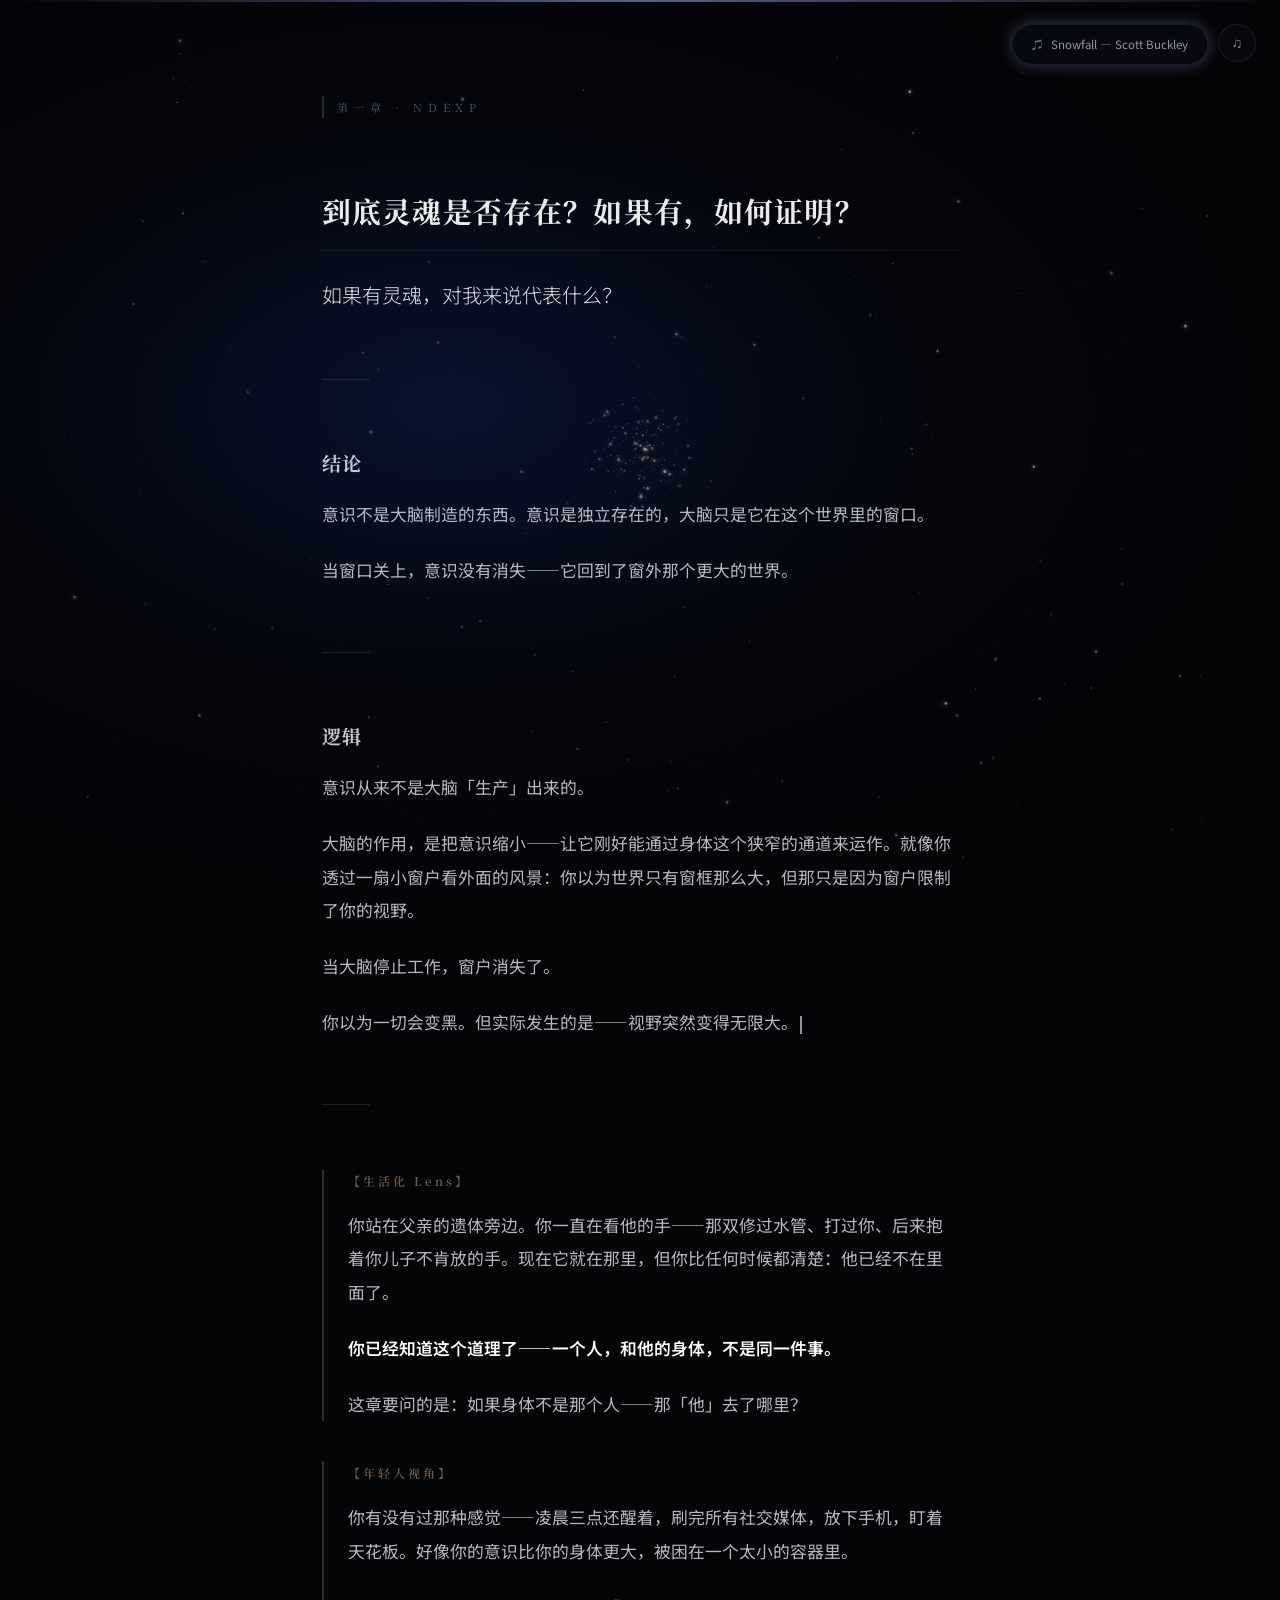
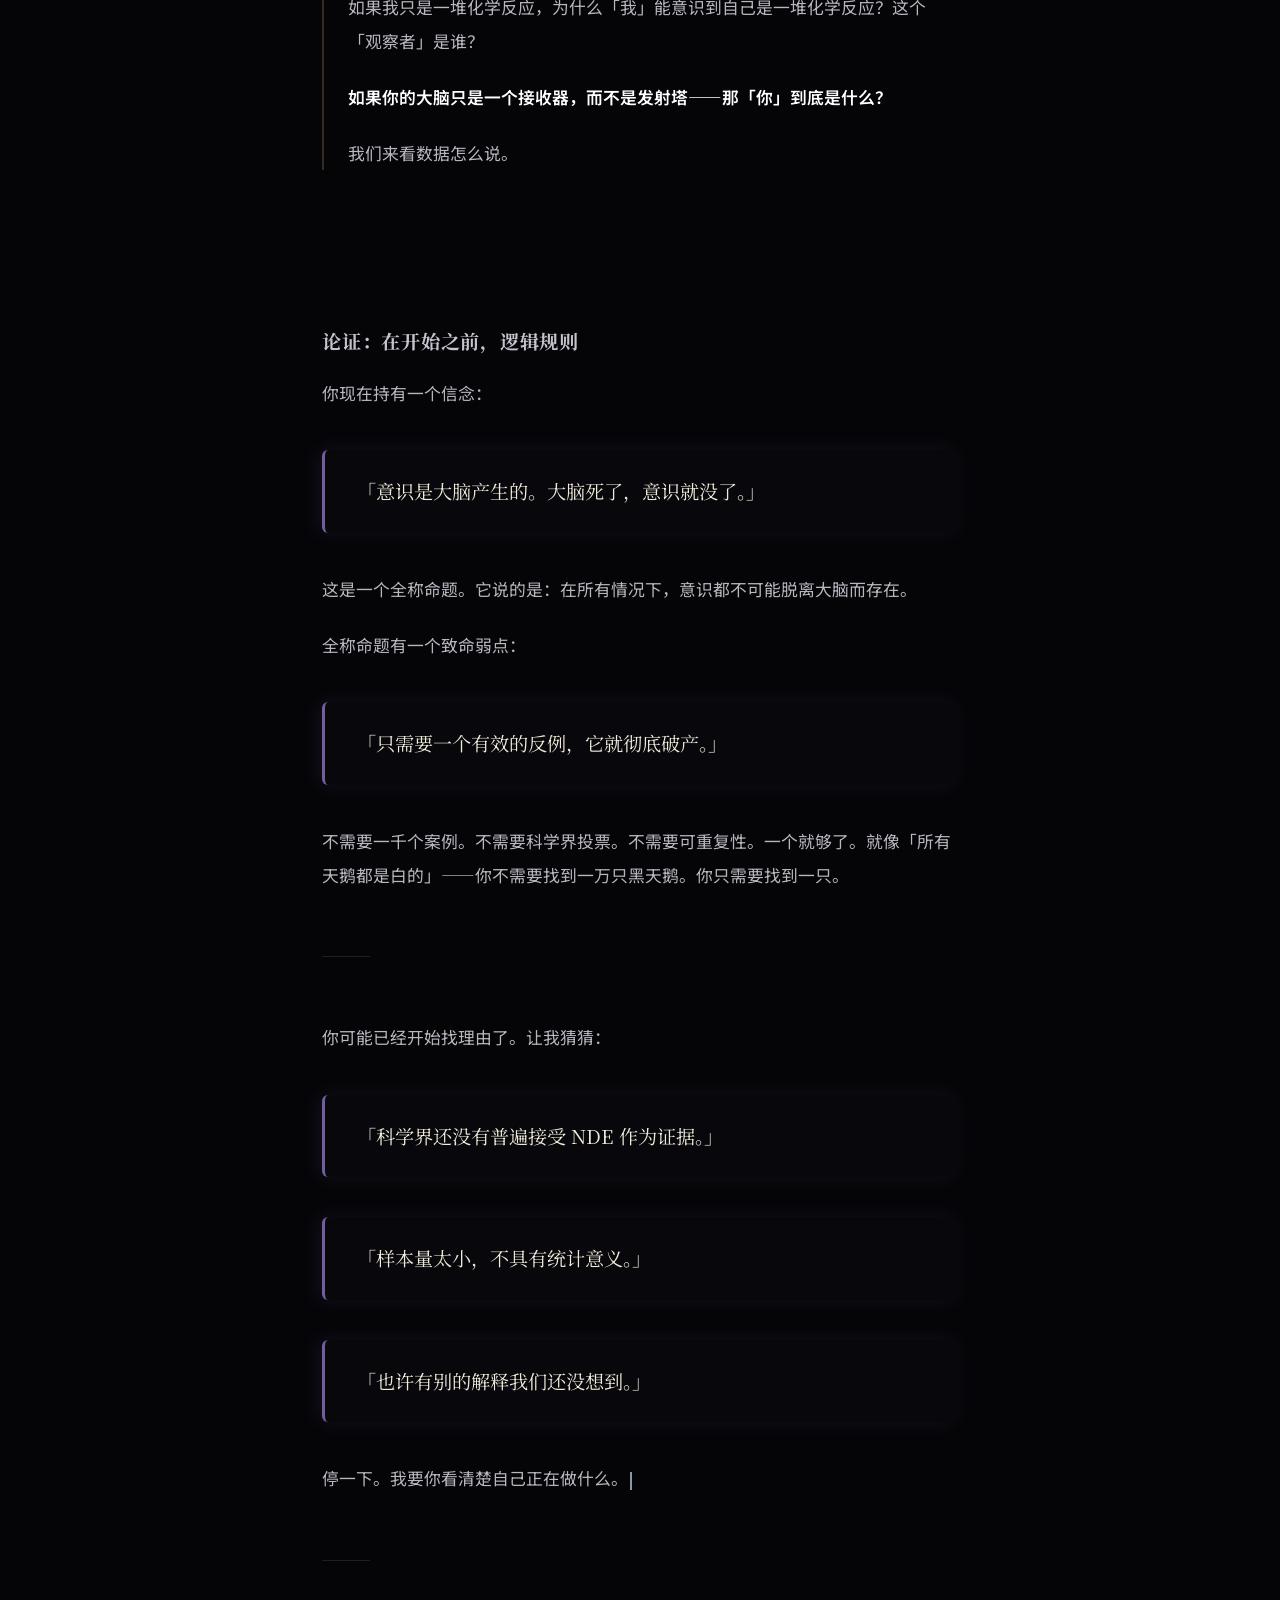
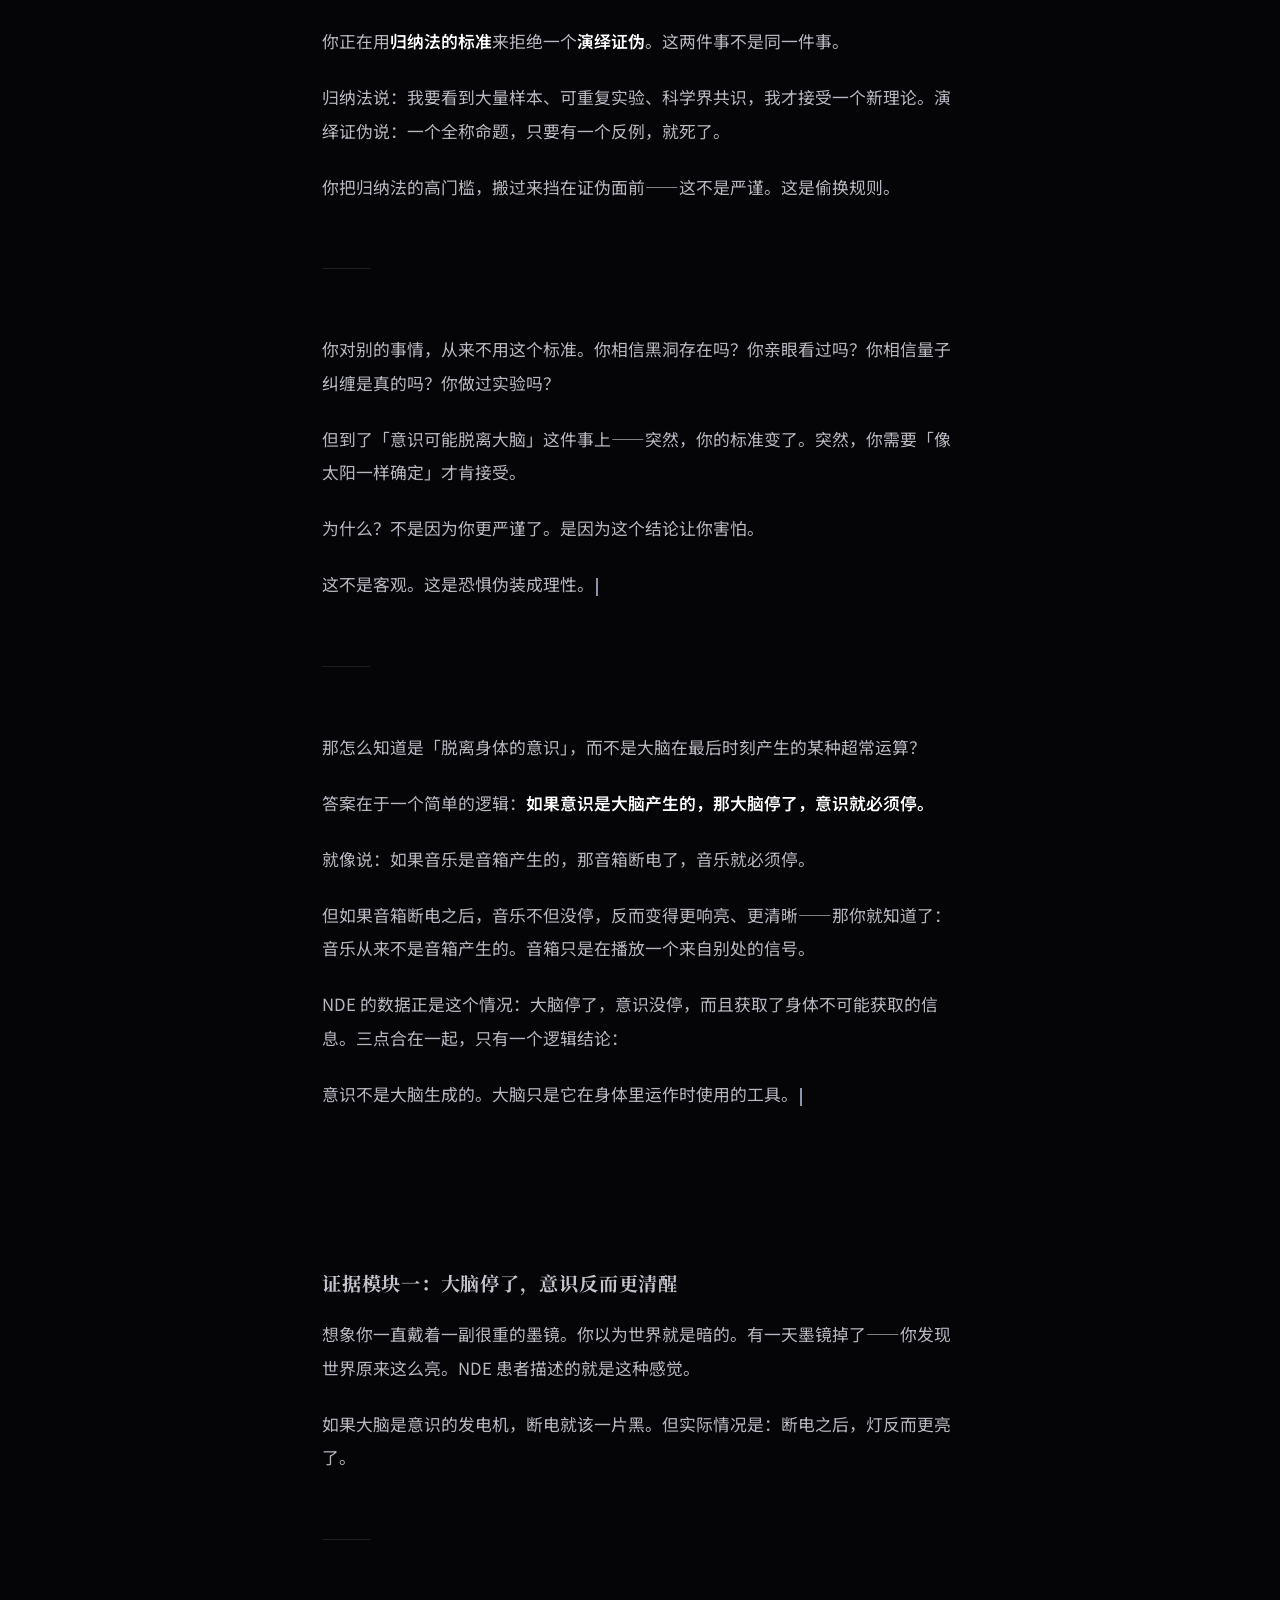
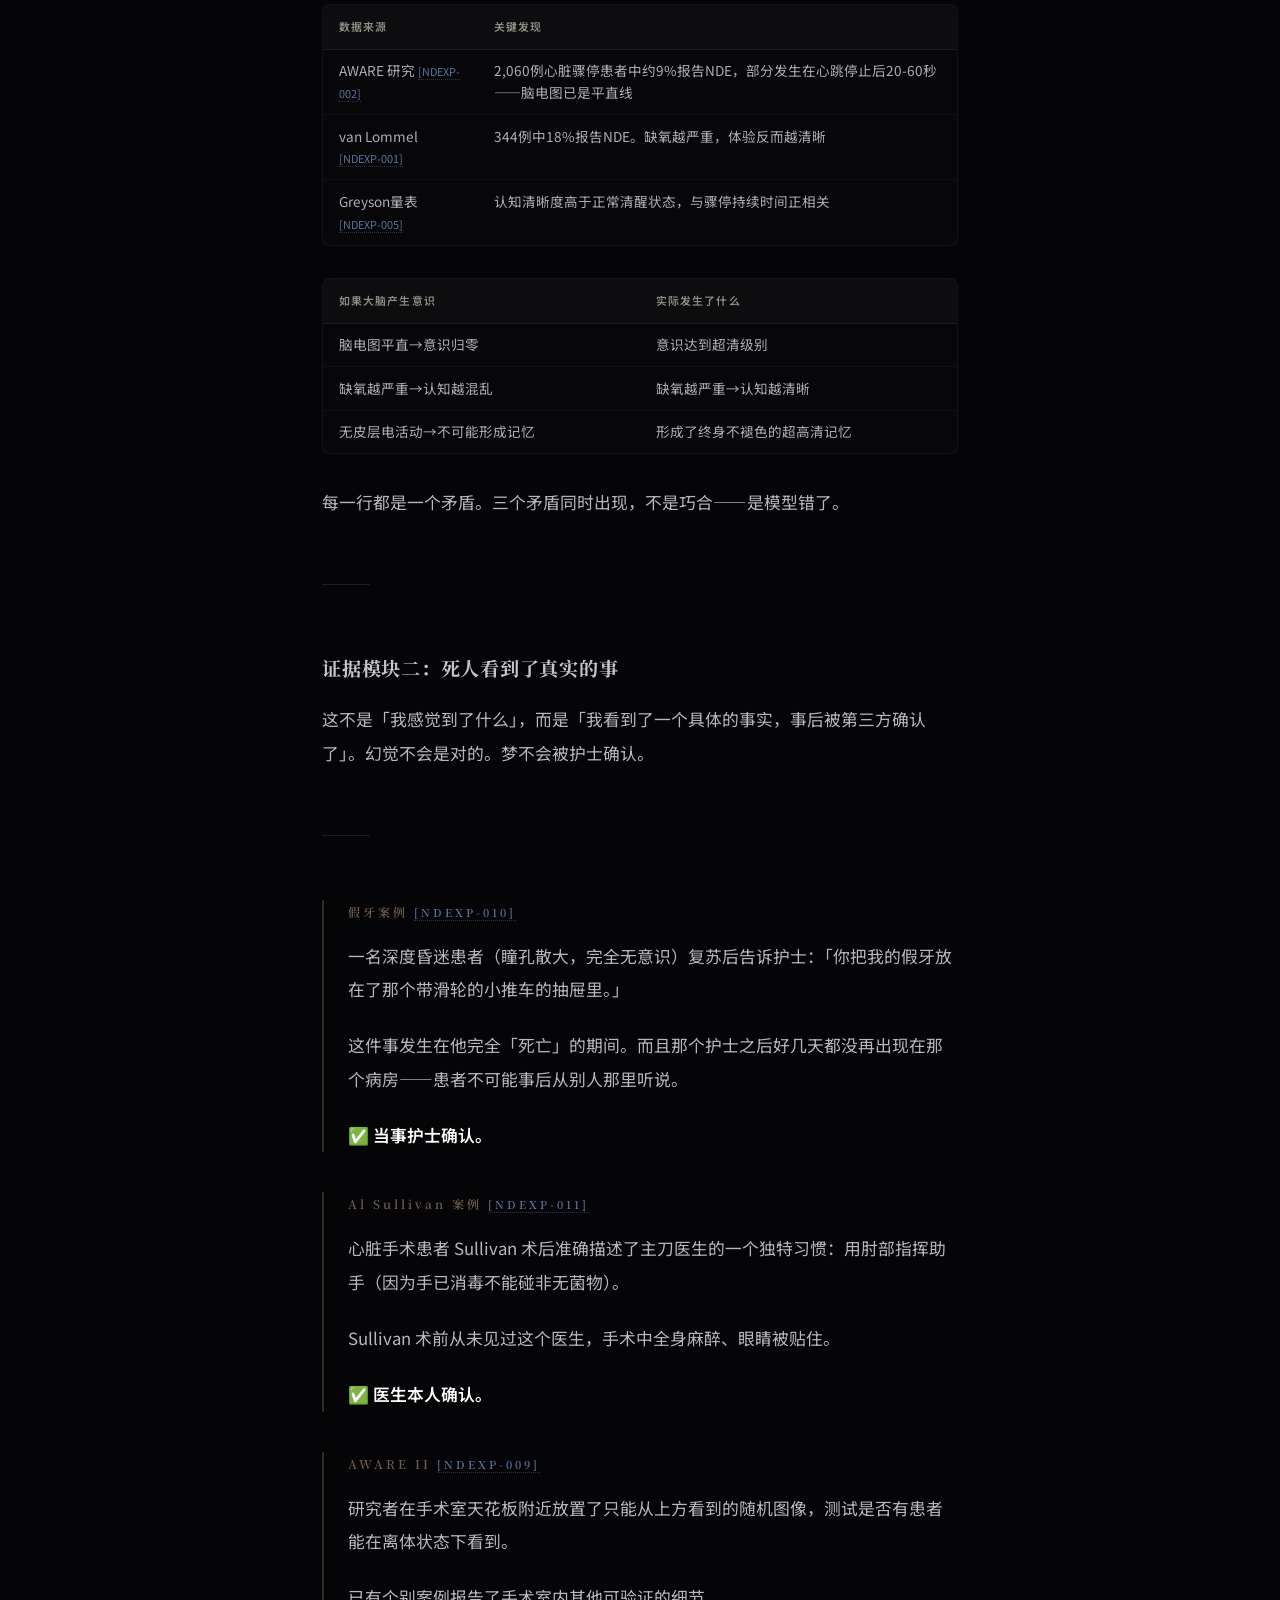
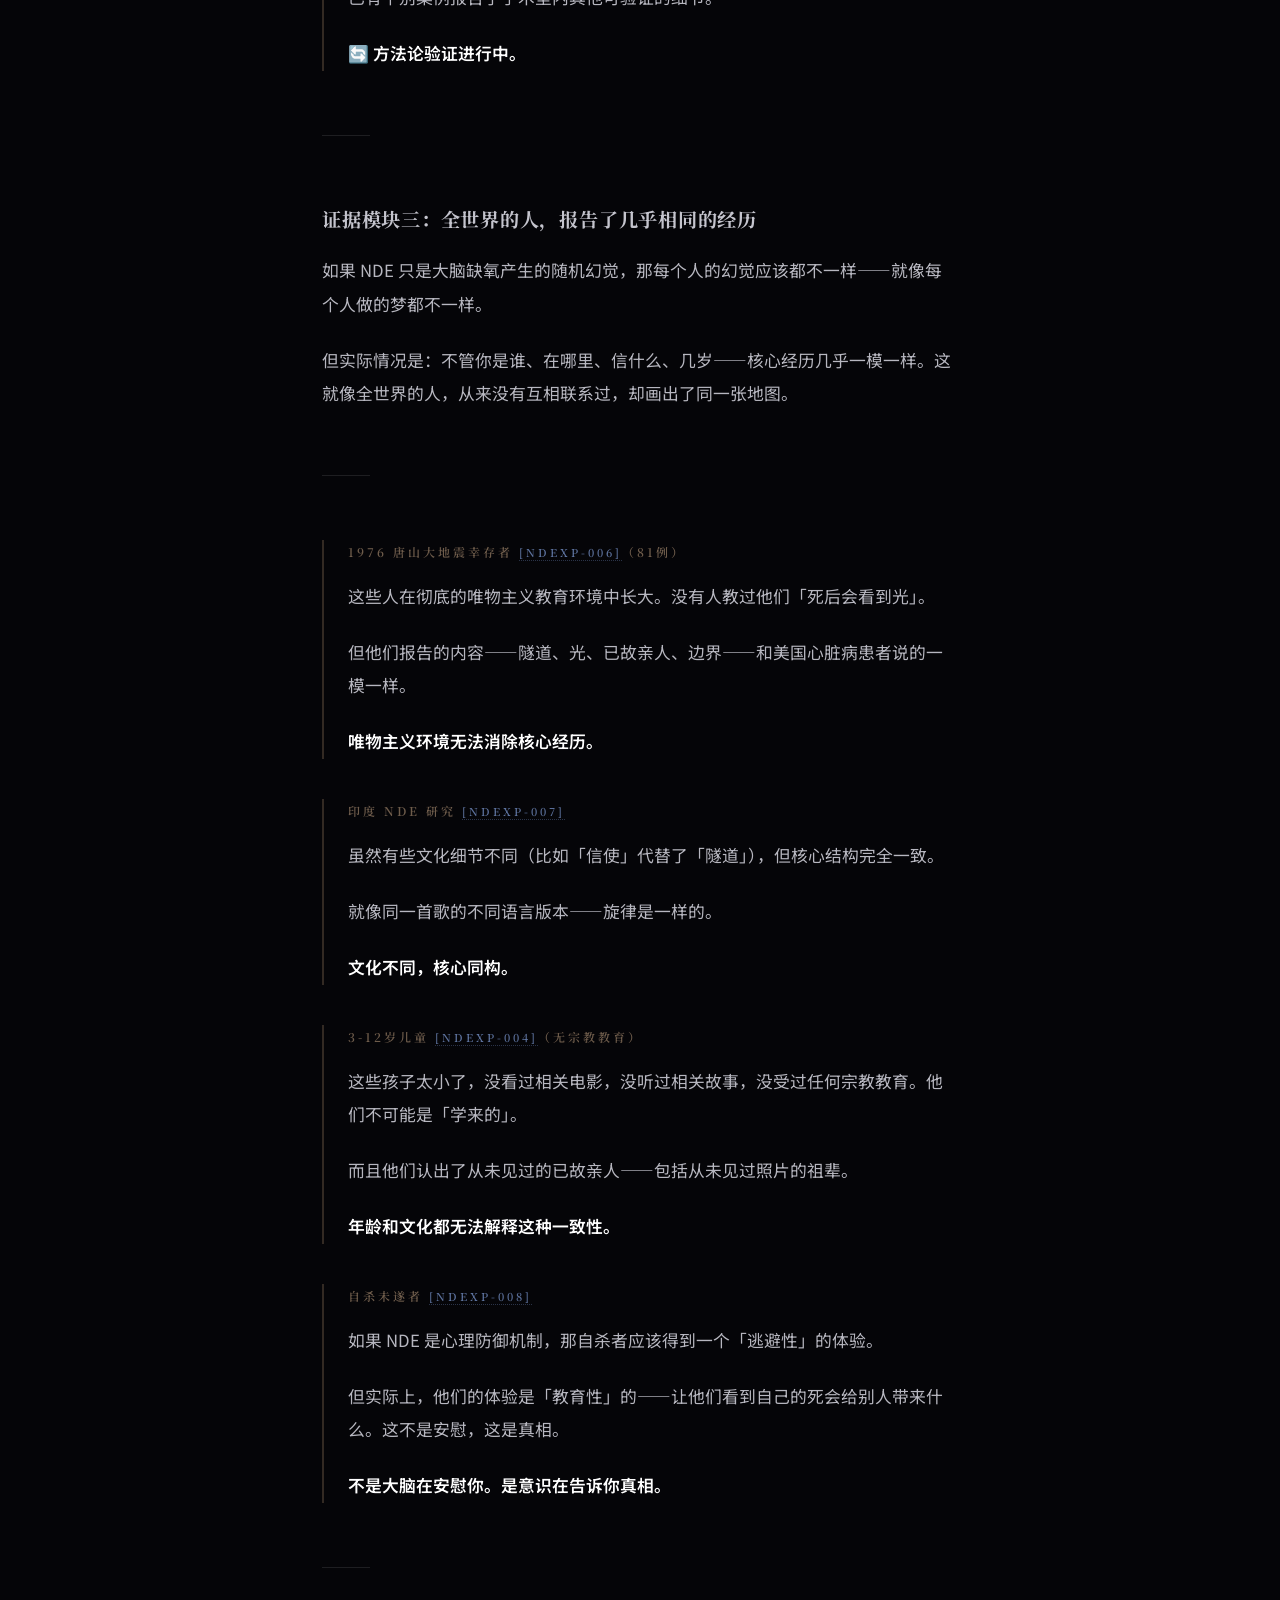
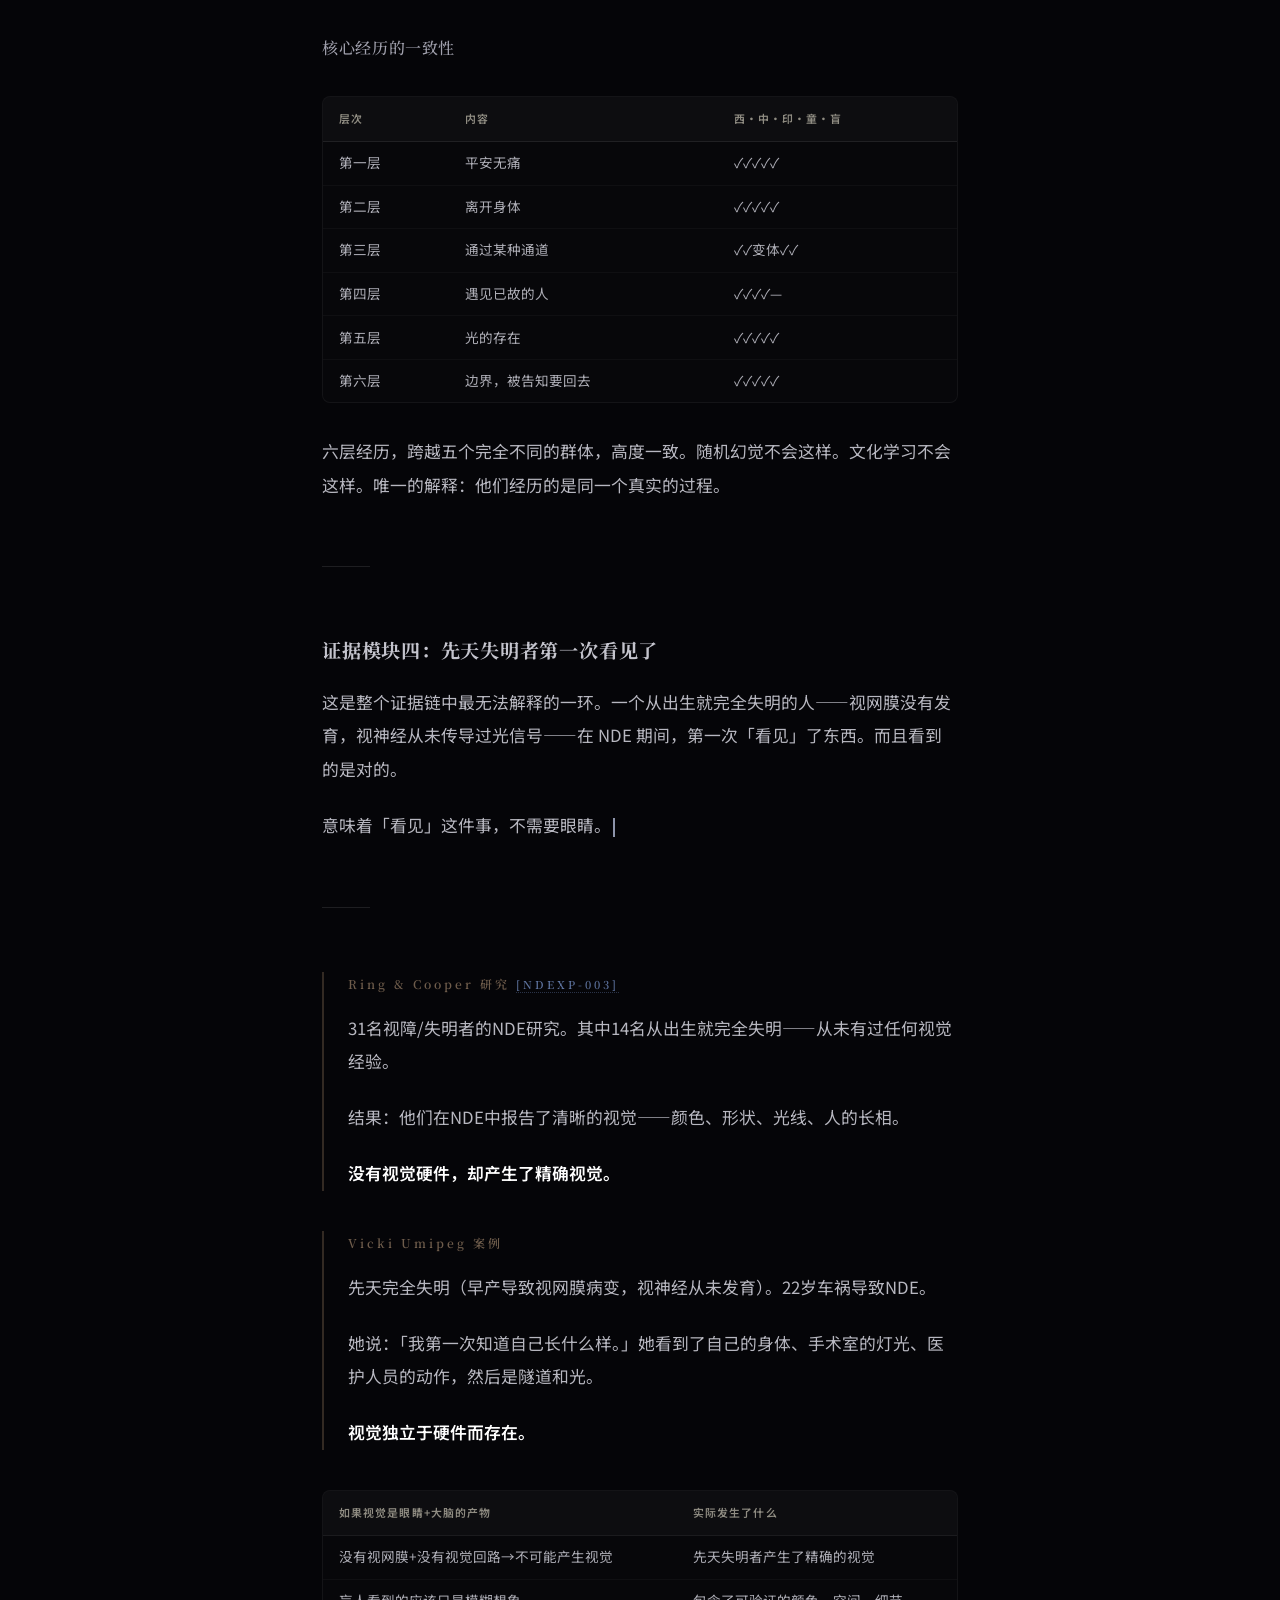
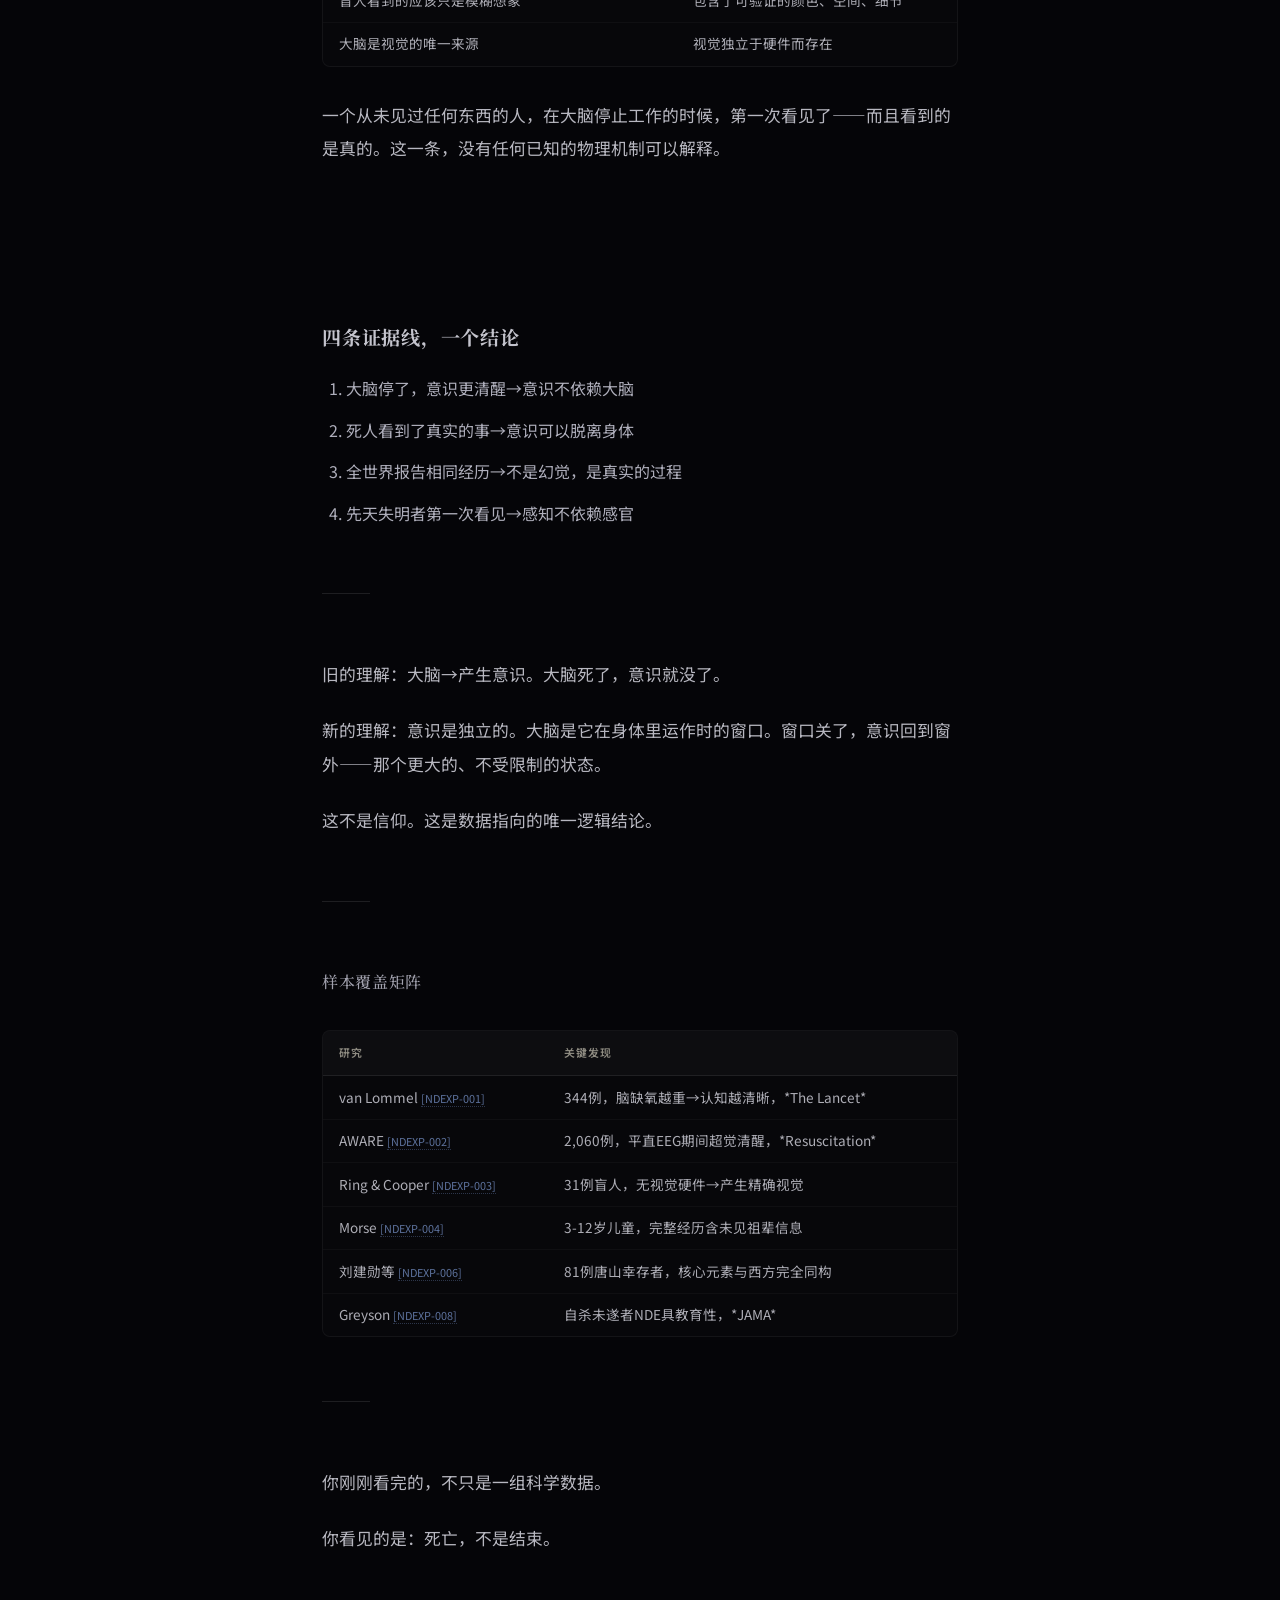
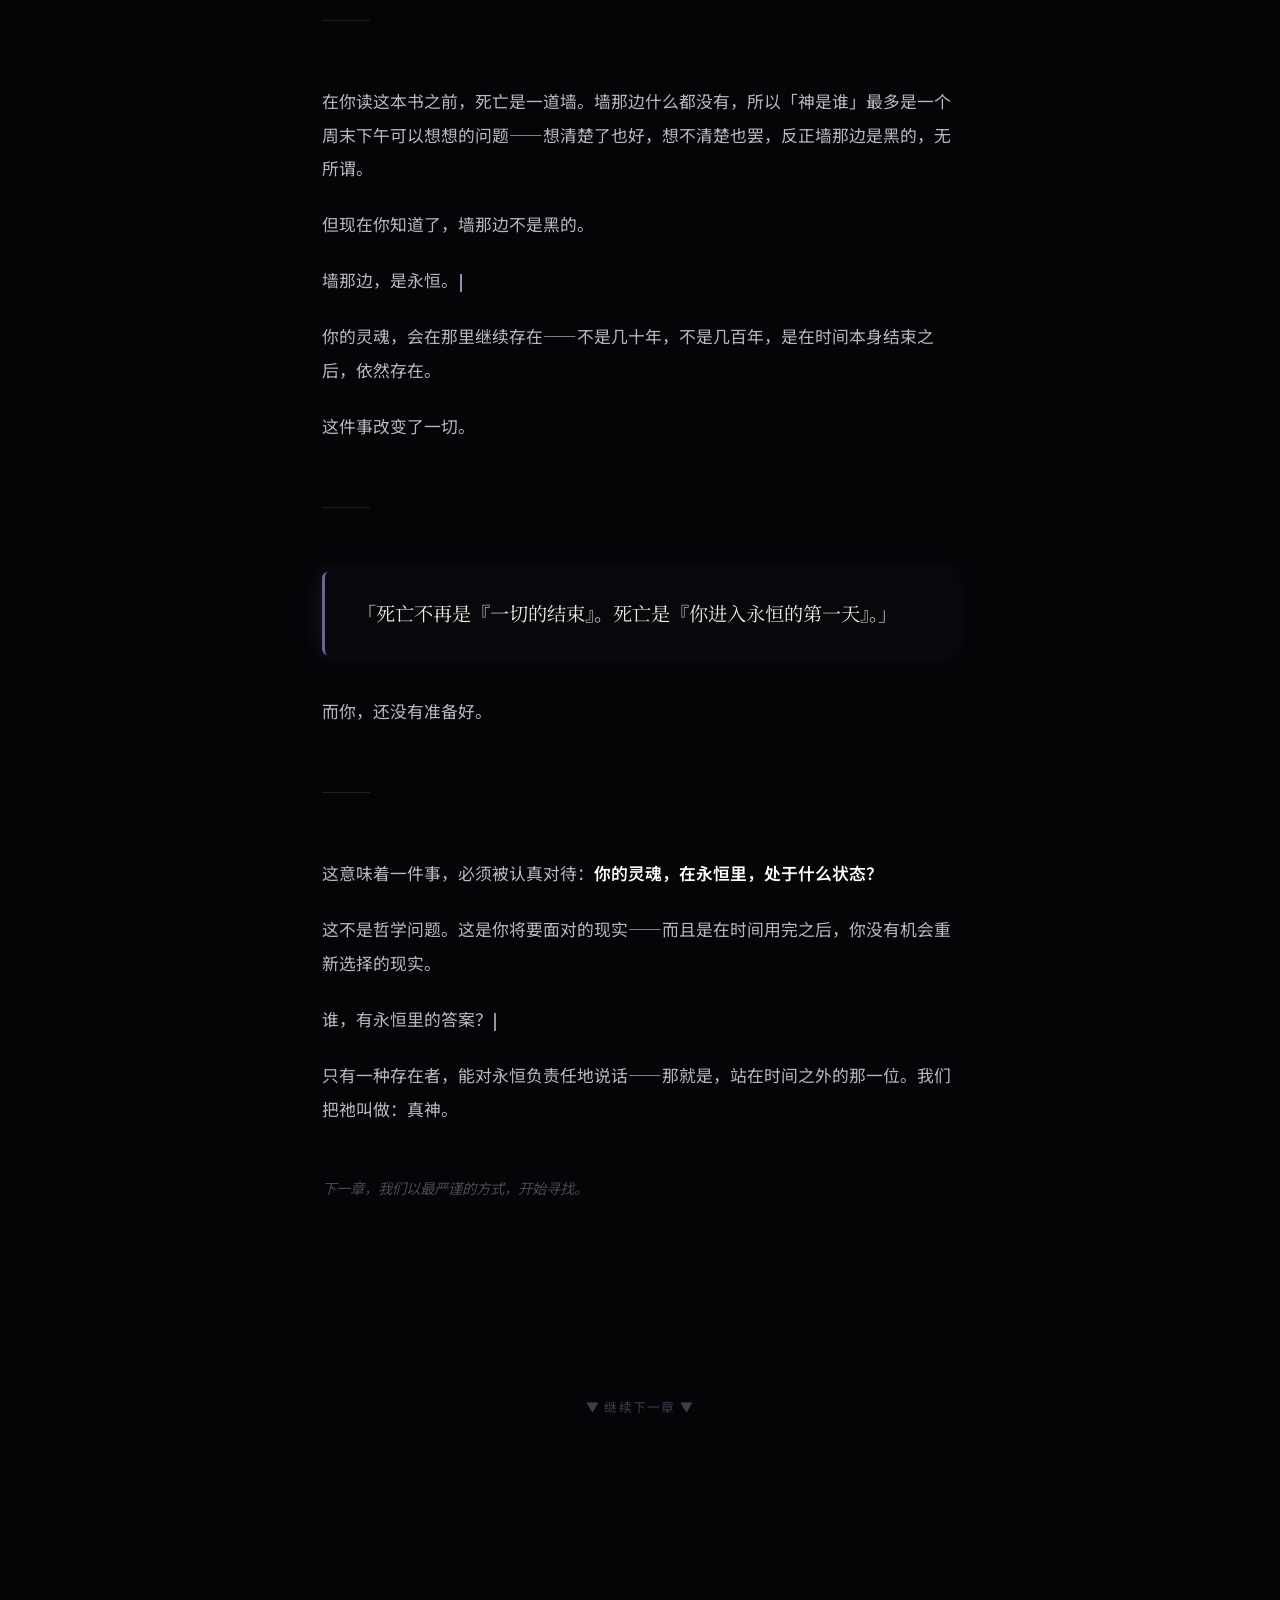
==== demo/reader.html @ 63576978 "feat: Starfield V4 reader platform + codex template + chapter JSON system - Built Starfield V4 engin" ====
<!DOCTYPE html>
<html lang="zh-CN">
<head>
<meta charset="UTF-8">
<meta name="viewport" content="width=device-width, initial-scale=1.0">
<title>You Need God — Reader</title>
<style>
@import url('https://fonts.googleapis.com/css2?family=Noto+Sans+SC:wght@300;400;500;600&family=Noto+Serif+SC:wght@400;600;700&display=swap');
*{margin:0;padding:0;box-sizing:border-box}
html{scroll-behavior:auto}
body{font-family:'Noto Sans SC',sans-serif;line-height:2.0;color:rgba(215,215,225,0.92);overflow-x:hidden;-webkit-font-smoothing:antialiased;background:#050508}
.aurora{position:fixed;inset:0;z-index:0;transition:background 3s ease;pointer-events:none}
canvas{position:fixed;inset:0;z-index:1;pointer-events:none}
.scene-indicator{position:fixed;top:0;left:0;right:0;height:2px;z-index:800;background:linear-gradient(90deg,transparent,rgba(140,160,220,0.6),transparent);opacity:0;transition:opacity 0.8s;pointer-events:none}
.scene-indicator.flash{opacity:1}
.music-toggle{position:fixed;top:1.5rem;right:1.5rem;z-index:900;background:rgba(10,10,18,0.7);border:1px solid rgba(255,255,255,0.08);color:rgba(255,255,255,0.5);width:2.4rem;height:2.4rem;border-radius:50%;font-size:0.9rem;cursor:pointer;display:flex;align-items:center;justify-content:center;transition:all 0.3s}
.music-toggle:hover{color:#fff;border-color:rgba(255,255,255,0.2)}
.music-toggle.muted{color:rgba(255,255,255,0.2);text-decoration:line-through}
.music-toast{position:fixed;top:1.5rem;right:4.5rem;z-index:900;background:rgba(10,10,18,0.85);border:1px solid rgba(255,255,255,0.08);padding:0.5rem 1.2rem;border-radius:2rem;display:flex;align-items:center;gap:0.5rem;opacity:0;transform:translateX(15px);transition:opacity 1s,transform 1s,box-shadow 0.6s;pointer-events:none}
.music-toast.visible{opacity:1;transform:translateX(0)}
.music-toast.glow{box-shadow:0 0 15px rgba(160,180,255,0.3)}
.toast-icon{font-size:0.7rem;color:rgba(140,160,220,0.7)}
.toast-text{font-size:0.72rem;color:rgba(180,185,200,0.8);white-space:nowrap}
#content{position:relative;z-index:10;max-width:700px;margin:0 auto;padding:6rem 2rem 10rem}
.zone{margin-bottom:5rem;padding-top:2rem}
/* Big Bang overlay */
.bb-overlay{position:fixed;inset:0;z-index:50;pointer-events:none;opacity:0;display:flex;align-items:center;justify-content:center;flex-direction:column}
.bb-overlay.active{opacity:1;pointer-events:auto}
.bb-text{text-align:center;opacity:0;transition:opacity 1.2s;font-family:'Noto Serif SC',serif;color:rgba(60,55,50,0.88)}
.bb-text.show{opacity:1}
.bb-sub{font-size:0.85rem;letter-spacing:0.4em;margin-bottom:1.2rem;color:rgba(100,95,85,0.6)}
.bb-title{font-size:2.2rem;letter-spacing:0.08em;font-weight:400}
.bb-cursor{display:inline-block;width:2px;height:1.1em;background:rgba(80,75,65,0.6);margin-left:3px;vertical-align:text-bottom;animation:blink .8s step-end infinite}
@keyframes blink{0%,100%{opacity:1}50%{opacity:0}}
</style>
</head>
<body>
<div class="aurora" id="au"></div>
<div class="scene-indicator" id="sceneFlash"></div>
<canvas id="c"></canvas>
<button class="music-toggle" id="musicToggle">&#9835;</button>
<div class="music-toast" id="musicToast"><span class="toast-icon">&#9835;</span><span class="toast-text" id="toastText"></span></div>
<div class="bb-overlay" id="bbOverlay"><div class="bb-text" id="bbText"><p class="bb-sub" id="bbSub"></p><h1 class="bb-title" id="bbTitle"></h1></div></div>
<audio id="track-calm" loop preload="auto"><source src="../music_asset/Scott Buckley - Snowfall.mp3" type="audio/mpeg"></audio>
<audio id="track-wonder" loop preload="auto"><source src="../music_asset/Scott Buckley - Filaments.mp3" type="audio/mpeg"></audio>
<audio id="track-awe" loop preload="auto"><source src="../music_asset/Scott Buckley - Horizons.mp3" type="audio/mpeg"></audio>
<audio id="track-weight" loop preload="auto"><source src="../music_asset/Sappheiros - Escape.mp3" type="audio/mpeg"></audio>
<div id="content"></div>
<script>
(function(){
'use strict';

// === INJECTED STYLES ===
var s=document.createElement('style');
s.textContent=`
h1,h2,h3,h4{font-family:'Noto Serif SC',serif;color:rgba(255,255,255,0.92);letter-spacing:0.04em}
h2{font-size:1.8rem;margin-bottom:1.5rem;border-bottom:1px solid rgba(255,255,255,0.06);padding-bottom:0.6rem}
h3{font-size:1.2rem;color:rgba(230,230,240,0.85);margin-top:2.5rem;margin-bottom:1rem}
h4{font-size:1rem;color:rgba(200,200,215,0.8);margin-top:2rem;margin-bottom:0.8rem;font-weight:500}
p{margin-bottom:1.4rem;font-size:1.05rem;color:rgba(215,215,225,0.85)}
strong{color:#fff;font-weight:600}
.lead{font-size:1.25rem;color:#e2e1e9;font-weight:300;margin-bottom:1.6rem}
ul,ol{padding-left:1.5rem;margin-bottom:1.5rem}
li{margin-bottom:0.6rem;font-size:1rem;color:rgba(205,205,218,0.85)}
blockquote{border-left:2px solid rgba(255,255,255,0.08);padding:0.8rem 1.5rem;margin:1.5rem 0;color:rgba(195,195,210,0.75);font-style:italic;background:rgba(255,255,255,0.01)}
blockquote.fx-quote{font-family:'Noto Serif SC',serif;border-left:3px solid rgba(160,130,220,0.3);padding:1.5rem 2rem;margin:2.5rem 0;background:rgba(160,130,220,0.02);border-radius:6px;font-style:normal;font-size:1.2rem;line-height:1.8;color:#f1ebd9;opacity:0;transform:scale(0.97);transition:opacity 1.8s,transform 1.8s,border-color 2s ease 0.5s,box-shadow 2s ease 0.5s}
blockquote.fx-quote.visible{opacity:1;transform:scale(1);border-left-color:rgba(160,130,220,0.7);box-shadow:-4px 0 20px rgba(160,130,220,0.1)}
.lens-block{border-left:2px solid rgba(160,130,100,0.3);padding-left:1.5rem;margin:2.5rem 0}
.lens-label{font-family:'Noto Serif SC',serif;font-size:0.75rem;letter-spacing:0.25em;color:rgba(180,150,120,0.6);margin-bottom:1rem;font-weight:600}
.divider{width:3rem;height:1px;background:rgba(255,255,255,0.1);margin:4rem 0}
.table-wrap{margin:2rem 0;border-radius:8px;border:1px solid rgba(255,255,255,0.05);overflow-x:auto;background:rgba(255,255,255,0.012)}
table{width:100%;border-collapse:collapse;font-size:0.85rem;min-width:450px}
thead{background:rgba(255,255,255,0.025)}
th{padding:0.7rem 1rem;text-align:left;font-size:0.68rem;font-weight:600;letter-spacing:0.1em;text-transform:uppercase;color:rgba(200,195,180,0.7);border-bottom:1px solid rgba(255,255,255,0.08)}
td{padding:0.65rem 1rem;color:rgba(215,215,225,0.8);border-bottom:1px solid rgba(255,255,255,0.03);vertical-align:top;line-height:1.6}
tbody tr:last-child td{border-bottom:none}
tbody tr:hover{background:rgba(255,255,255,0.015)}
.ref-tag{font-size:0.68rem;color:rgba(130,160,220,0.7);cursor:pointer;border-bottom:1px dotted rgba(130,160,220,0.3)}
.fx-fade-up{opacity:0;transform:translateY(18px);transition:opacity 1.2s,transform 1.2s}
.fx-fade-up.visible{opacity:1;transform:translateY(0)}
.fx-glow{opacity:0;transition:opacity 1.5s}
.fx-glow.visible{opacity:1;animation:textGlow 3.5s ease-in-out 1}
@keyframes textGlow{0%{text-shadow:none}30%{text-shadow:0 0 20px rgba(180,195,255,0.4),0 0 40px rgba(150,170,255,0.15)}100%{text-shadow:none}}
.fx-typewriter{opacity:0;transition:opacity 0.5s}.fx-typewriter.visible{opacity:1}
.tw-cursor{display:inline-block;width:2px;height:1.1em;background:rgba(200,210,240,0.7);margin-left:2px;vertical-align:text-bottom;animation:blink .8s step-end infinite}
.next-chapter{margin-top:3rem;color:rgba(140,140,160,0.5);font-style:italic;font-size:0.9rem}
.chapter-label{font-family:'Noto Serif SC',serif;font-size:0.7rem;letter-spacing:0.5em;text-transform:uppercase;color:rgba(140,150,180,0.5);margin-bottom:2rem;border-left:2px solid rgba(140,150,180,0.25);padding-left:0.8rem}
.end-trigger{height:30vh;display:flex;align-items:center;justify-content:center;cursor:pointer}
.end-trigger p{font-size:0.8rem;color:rgba(140,150,180,0.4);letter-spacing:0.1em}
@media(max-width:640px){#content{padding:4rem 1.2rem 6rem}h2{font-size:1.4rem}table{min-width:0}}
`;
document.head.appendChild(s);

// === MANIFEST & STATE ===
var manifest=null, chapters=[], currentIdx=0, transitioning=false;

// === RENDERER ===
function renderBlock(b){
  switch(b.type){
    case 'heading': return '<h'+b.level+' class="'+(b.fx||'fx-fade-up')+'">'+b.text+'</h'+b.level+'>';
    case 'paragraph': return '<p class="'+(b.class?b.class+' ':'')+(b.fx||'fx-fade-up')+'">'+b.text+'</p>';
    case 'quote': return '<blockquote class="'+(b.fx||'')+'">'+b.text+'</blockquote>';
    case 'divider': return '<div class="divider"></div>';
    case 'lens': var h='<div class="lens-block fx-fade-up"><p class="lens-label">'+b.label+'</p>';b.paragraphs.forEach(function(p){h+='<p>'+p+'</p>';});return h+'</div>';
    case 'table': var h='<div class="table-wrap fx-fade-up"><table><thead><tr>';b.headers.forEach(function(t){h+='<th>'+t+'</th>';});h+='</tr></thead><tbody>';b.rows.forEach(function(r){h+='<tr>';r.forEach(function(c){h+='<td>'+c+'</td>';});h+='</tr>';});return h+'</tbody></table></div>';
    case 'list': var tag=b.ordered?'ol':'ul';var h='<'+tag+' class="fx-fade-up">';b.items.forEach(function(i){h+='<li>'+i+'</li>';});return h+'</'+tag+'>';
    case 'typewriter': return '<p class="fx-typewriter" data-text="'+b.text.replace(/"/g,'&quot;')+'">'+b.text+'</p>';
    case 'next': return '<p class="next-chapter fx-fade-up"><em>'+b.text+'</em></p>';
    default: return '';
  }
}

function renderChapter(ch){
  var html='<div class="chapter-label">'+ch.label+'</div>';
  ch.zones.forEach(function(zone){
    html+='<section class="zone" data-mood="'+zone.mood+'">';
    zone.blocks.forEach(function(b){html+=renderBlock(b);});
    html+='</section>';
  });
  // End trigger to go to next chapter
  if(currentIdx<chapters.length-1){
    html+='<div class="end-trigger" id="endTrigger"><p>▼ 继续下一章 ▼</p></div>';
  }
  return html;
}

function loadChapter(idx){
  currentIdx=idx;
  var contentEl=document.getElementById('content');
  contentEl.innerHTML=renderChapter(chapters[idx]);
  window.scrollTo(0,0);
  initEffects();
  initMoodEngine();
  // Set initial mood
  var firstMood=chapters[idx].zones[0].mood;
  setMood(firstMood);
  // Bind end trigger
  var trigger=document.getElementById('endTrigger');
  if(trigger){
    var obs=new IntersectionObserver(function(entries){
      if(entries[0].isIntersecting&&!transitioning){
        obs.disconnect();
        goNextChapter();
      }
    },{threshold:0.5});
    obs.observe(trigger);
  }
}

// === CHAPTER TRANSITION (Big Bang style) ===
function goNextChapter(){
  if(transitioning||currentIdx>=chapters.length-1)return;
  transitioning=true;
  var nextCh=chapters[currentIdx+1];
  // Phase 1: Stars collapse to center (3s)
  bbPhase='collapse';bbTimer=0;
  // Fade content out
  document.getElementById('content').style.transition='opacity 1.5s';
  document.getElementById('content').style.opacity='0';
  setTimeout(function(){
    // Phase 2: Flash + title (after collapse)
    bbPhase='flash';bbTimer=0;
    setTimeout(function(){
      // Show title overlay
      var ov=document.getElementById('bbOverlay');
      ov.classList.add('active');
      ov.style.background='rgba(248,245,240,0.5)';
      startBBTypewriter(nextCh.label, nextCh.title);
      setTimeout(function(){
        // Phase 3: Fade out overlay, load new chapter
        ov.style.transition='opacity 2s';
        ov.style.opacity='0';
        bbPhase='idle';bbTimer=0;bbStarRadius=0;bbScreenFade=0;
        setTimeout(function(){
          ov.classList.remove('active');
          ov.style.opacity='';ov.style.transition='';ov.style.background='';
          document.getElementById('bbText').classList.remove('show');
          document.getElementById('bbSub').textContent='';
          document.getElementById('bbTitle').textContent='';
          // Load next chapter
          loadChapter(currentIdx+1);
          document.getElementById('content').style.opacity='1';
          transitioning=false;
        },2000);
      },6000); // hold title 6s
    },2000); // flash 2s
  },3000); // collapse 3s
}

function startBBTypewriter(sub,title){
  var textEl=document.getElementById('bbText'),subEl=document.getElementById('bbSub'),titleEl=document.getElementById('bbTitle');
  textEl.classList.add('show');subEl.textContent='';titleEl.textContent='';
  var cursor=document.createElement('span');cursor.className='bb-cursor';
  var i=0;subEl.appendChild(cursor);
  function typeSub(){if(i<sub.length){subEl.insertBefore(document.createTextNode(sub.charAt(i)),cursor);i++;setTimeout(typeSub,100);}else{setTimeout(function(){subEl.removeChild(cursor);i=0;titleEl.appendChild(cursor);typeTitle();},300);}}
  function typeTitle(){if(i<title.length){titleEl.insertBefore(document.createTextNode(title.charAt(i)),cursor);i++;setTimeout(typeTitle,90);}else{setTimeout(function(){cursor.style.transition='opacity 1s';cursor.style.opacity='0';},1200);}}
  typeSub();
}

// === TEXT EFFECTS ===
function initEffects(){
  var obs=new IntersectionObserver(function(entries){entries.forEach(function(e){if(e.isIntersecting){e.target.classList.add('visible');obs.unobserve(e.target);}});},{threshold:0.15});
  document.querySelectorAll('.fx-fade-up,.fx-glow,.fx-quote').forEach(function(el){obs.observe(el);});
  var twObs=new IntersectionObserver(function(entries){entries.forEach(function(e){if(e.isIntersecting){startTW(e.target);twObs.unobserve(e.target);}});},{threshold:0.4});
  document.querySelectorAll('.fx-typewriter').forEach(function(el){twObs.observe(el);});
}
function startTW(el){var text=el.getAttribute('data-text')||el.textContent;el.textContent='';el.classList.add('visible');var cursor=document.createElement('span');cursor.className='tw-cursor';el.appendChild(cursor);var i=0;(function t(){if(i<text.length){el.insertBefore(document.createTextNode(text.charAt(i)),cursor);i++;setTimeout(t,50+Math.random()*20);}else{setTimeout(function(){cursor.style.transition='opacity 1s';cursor.style.opacity='0';},1500);}})();}

// === MOOD ENGINE ===
function initMoodEngine(){
  var zones=document.querySelectorAll('.zone[data-mood]');
  var scrollT=null;
  window.onscroll=function(){if(scrollT)return;scrollT=setTimeout(function(){scrollT=null;
    var best=null;
    for(var i=zones.length-1;i>=0;i--){if(zones[i].getBoundingClientRect().top<window.innerHeight*0.55){best=zones[i].getAttribute('data-mood');break;}}
    if(best&&best!==currentMood)setMood(best);
  },120);};
}

// === STARFIELD V4 ===
var canvas=document.getElementById('c'),ctx=canvas.getContext('2d'),W,H;
var MOODS_SF={
  calm:{count:400,speed:0.025,dir:'zoomIn',rot:0.00003,rotDir:1,glow:0.6,aurora:'radial-gradient(ellipse at 35% 45%,rgba(12,30,75,0.55) 0%,rgba(6,12,35,0.2) 40%,transparent 70%)'},
  wonder:{count:650,speed:0.04,dir:'rise',rot:0.00007,rotDir:1,glow:0.8,aurora:'radial-gradient(ellipse at 45% 40%,rgba(50,25,100,0.5) 0%,rgba(20,10,55,0.2) 40%,transparent 70%)'},
  awe:{count:1100,speed:0.07,dir:'zoomIn',rot:0.00004,rotDir:-1,glow:1.0,aurora:'radial-gradient(ellipse at 40% 50%,rgba(90,30,130,0.55) 0%,rgba(20,50,120,0.22) 35%,transparent 75%)'},
  weight:{count:300,speed:0.012,dir:'sink',rot:0.00002,rotDir:-1,glow:0.35,aurora:'radial-gradient(ellipse at 50% 50%,rgba(10,8,25,0.35) 0%,rgba(5,4,15,0.12) 40%,transparent 65%)'}
};
var stars=[],angle=0,targetSF=MOODS_SF.calm;
var rt={count:400,speed:0.025,dir:'zoomIn',rot:0.00003,rotDir:1,glow:0.6};
var bbPhase='idle',bbTimer=0,bbStarRadius=0,bbScreenFade=0;
var COLORS=[[210,225,255],[255,252,240],[230,235,255],[195,215,255],[255,240,220],[255,220,180],[255,195,170]];
function pickColor(){var r=Math.random();if(r<.35)return COLORS[0];if(r<.55)return COLORS[1];if(r<.70)return COLORS[2];if(r<.82)return COLORS[3];if(r<.90)return COLORS[4];if(r<.96)return COLORS[5];return COLORS[6];}
function spawnStar(dir){var x,y;switch(dir){case'zoomIn':var a=Math.random()*Math.PI*2,d=Math.random()*60+5;x=W/2+Math.cos(a)*d;y=H/2+Math.sin(a)*d;break;case'rise':x=Math.random()*W;y=H+20;break;case'sink':x=Math.random()*W;y=-20;break;default:x=Math.random()*W;y=Math.random()*H;}return{x:x,y:y,r:0.2+Math.pow(Math.random(),2.5)*1.5,col:pickColor(),bright:0.25+Math.random()*0.55,phase:Math.random()*Math.PI*2,speed:0.004+Math.random()*0.012};}
function resize(){W=canvas.width=window.innerWidth;H=canvas.height=window.innerHeight;}
function initStars(n){stars=[];for(var i=0;i<n;i++)stars.push(spawnStar('clockwise'));}
function lerp(a,b,t){return a+(b-a)*t;}

function sfUpdate(){
  var t=0.04;
  // During Big Bang collapse: override direction
  if(bbPhase==='collapse'){
    bbTimer++;
    var p=bbTimer/180; // 3s at 60fps
    var accel=p*p*p;
    var cx=W/2,cy=H/2;
    for(var i=0;i<stars.length;i++){var s=stars[i];var dx=s.x-cx,dy=s.y-cy;s.x-=dx*(0.005+accel*0.07);s.y-=dy*(0.005+accel*0.07);s.phase+=s.speed;}
    return;
  }
  if(bbPhase==='flash'){
    bbTimer++;
    var p=Math.min(1,bbTimer/120);
    bbStarRadius=1+p*p*40;
    bbScreenFade=p*p*0.5;
    for(var i=0;i<stars.length;i++){stars[i].bright*=0.95;}
    return;
  }
  rt.speed=lerp(rt.speed,targetSF.speed,t);rt.rot=lerp(rt.rot,targetSF.rot,t);rt.glow=lerp(rt.glow,targetSF.glow,t);
  rt.count=Math.round(lerp(rt.count,targetSF.count,t*0.5));rt.rotDir=targetSF.rotDir;rt.dir=targetSF.dir;
  if(stars.length<rt.count){var add=Math.min(12,rt.count-stars.length);for(var i=0;i<add;i++)stars.push(spawnStar(rt.dir));}
  if(stars.length>rt.count)stars.splice(stars.length-Math.min(12,stars.length-rt.count));
  angle+=rt.rot*rt.rotDir;
  var cx=W/2,cy=H/2;
  for(var i=0;i<stars.length;i++){var s=stars[i];
    switch(rt.dir){case'zoomIn':var dx=s.x-cx,dy=s.y-cy;s.x+=dx*rt.speed*0.012;s.y+=dy*rt.speed*0.012;break;case'rise':s.y-=rt.speed*1.2;s.x+=Math.sin(s.phase*0.3)*rt.speed*0.15;break;case'sink':s.y+=rt.speed*1.0;break;default:var dx=s.x-cx,dy=s.y-cy;s.x+=dx*rt.speed*0.003;s.y+=dy*rt.speed*0.003;}
    s.phase+=s.speed;
    if(s.x<-30||s.x>W+30||s.y<-30||s.y>H+30){var ns=spawnStar(rt.dir);s.x=ns.x;s.y=ns.y;s.r=ns.r;s.col=ns.col;s.bright=ns.bright;}
  }
}
function sfDraw(){
  ctx.clearRect(0,0,W,H);ctx.save();ctx.translate(W/2,H/2);ctx.rotate(angle);ctx.translate(-W/2,-H/2);
  for(var i=0;i<stars.length;i++){var s=stars[i],tw=0.55+0.45*Math.sin(s.phase),alpha=s.bright*tw*rt.glow,r=s.r;
    if(r<0.5){ctx.fillStyle='rgba('+s.col[0]+','+s.col[1]+','+s.col[2]+','+alpha+')';ctx.fillRect(s.x,s.y,r*2,r*2);}
    else{ctx.beginPath();ctx.arc(s.x,s.y,r,0,Math.PI*2);ctx.fillStyle='rgba('+s.col[0]+','+s.col[1]+','+s.col[2]+','+alpha+')';ctx.fill();
      if(r>1&&alpha>0.25){ctx.beginPath();ctx.arc(s.x,s.y,r*2.8,0,Math.PI*2);ctx.fillStyle='rgba('+s.col[0]+','+s.col[1]+','+s.col[2]+','+(alpha*0.1)+')';ctx.fill();}}}
  // Big Bang center star
  if(bbStarRadius>0){var cx=W/2,cy=H/2,outerR=bbStarRadius*8;var g=ctx.createRadialGradient(cx,cy,0,cx,cy,outerR);g.addColorStop(0,'rgba(255,253,248,0.95)');g.addColorStop(0.03,'rgba(255,250,242,0.9)');g.addColorStop(0.1,'rgba(255,248,238,0.6)');g.addColorStop(0.25,'rgba(255,245,232,0.25)');g.addColorStop(0.5,'rgba(250,240,228,0.08)');g.addColorStop(1,'rgba(245,238,225,0)');ctx.fillStyle=g;ctx.fillRect(cx-outerR,cy-outerR,outerR*2,outerR*2);}
  ctx.restore();
  if(bbScreenFade>0){ctx.fillStyle='rgba(248,245,240,'+bbScreenFade+')';ctx.fillRect(0,0,W,H);}
}
function sfLoop(){sfUpdate();sfDraw();requestAnimationFrame(sfLoop);}

// === MUSIC ===
var MAX_VOL=0.28,FADE_MS=5000,currentAudio=null,isMuted=false,activeFades=new Map(),currentMood='calm';
var TRACK_INFO={'track-calm':{title:'Snowfall',artist:'Scott Buckley'},'track-wonder':{title:'Filaments',artist:'Scott Buckley'},'track-awe':{title:'Horizons',artist:'Scott Buckley'},'track-weight':{title:'Escape',artist:'Sappheiros'}};
var MOOD_TRACK={calm:'track-calm',wonder:'track-wonder',awe:'track-awe',weight:'track-weight'};
function fadeVol(audio,from,to,dur,cb){var ex=activeFades.get(audio);if(ex)clearInterval(ex);var steps=50,st=dur/steps,step=0;audio.volume=Math.max(0,Math.min(1,from));var iv=setInterval(function(){step++;var p=step/steps,e=0.5-0.5*Math.cos(Math.PI*p);audio.volume=Math.max(0,Math.min(1,from+(to-from)*e));if(step>=steps){clearInterval(iv);activeFades.delete(audio);audio.volume=Math.max(0,Math.min(1,to));if(cb)cb();}},st);activeFades.set(audio,iv);}
function transitionMusic(trackId){var a=document.getElementById(trackId);if(!a||a===currentAudio)return;if(currentAudio){var old=currentAudio;fadeVol(old,old.volume,0,FADE_MS,function(){old.pause();});}var vol=isMuted?0:MAX_VOL;a.volume=0;a.play().catch(function(){});setTimeout(function(){fadeVol(a,0,vol,FADE_MS);},600);currentAudio=a;}
document.getElementById('musicToggle').addEventListener('click',function(){isMuted=!isMuted;this.classList.toggle('muted',isMuted);if(currentAudio){if(isMuted)fadeVol(currentAudio,currentAudio.volume,0,1500);else fadeVol(currentAudio,0,MAX_VOL,1500);}});
var toastTimer=null;
function showToast(trackId){var info=TRACK_INFO[trackId];if(!info)return;var t=document.getElementById('musicToast'),tx=document.getElementById('toastText');tx.textContent=info.title+' \u2014 '+info.artist;if(toastTimer)clearTimeout(toastTimer);t.classList.remove('visible','glow');setTimeout(function(){t.classList.add('visible');},50);setTimeout(function(){t.classList.add('glow');},400);setTimeout(function(){t.classList.remove('glow');},1800);toastTimer=setTimeout(function(){t.classList.remove('visible');},5000);}
function flashScene(){var el=document.getElementById('sceneFlash');el.classList.add('flash');setTimeout(function(){el.classList.remove('flash');},1200);}
function setMood(mood){var m=MOODS_SF[mood];if(!m)return;currentMood=mood;targetSF=m;document.getElementById('au').style.background=m.aurora;flashScene();var tid=MOOD_TRACK[mood];if(tid){transitionMusic(tid);showToast(tid);}}

// Autoplay on first click
document.addEventListener('click',function(){if(currentAudio)return;var a=document.getElementById('track-calm');if(a){a.volume=0;a.play().catch(function(){});fadeVol(a,0,isMuted?0:MAX_VOL,FADE_MS);currentAudio=a;showToast('track-calm');}},{once:true});

// === BOOT ===
async function boot(){
  var resp=await fetch('manifest.json');manifest=await resp.json();
  for(var i=0;i<manifest.chapters.length;i++){
    var ch=await(await fetch(manifest.chapters[i].file)).json();
    chapters.push(ch);
  }
  loadChapter(0);
}
resize();initStars(rt.count);document.getElementById('au').style.background=targetSF.aurora;sfLoop();
window.addEventListener('resize',resize);
boot();
})();
</script>
</body>
</html>
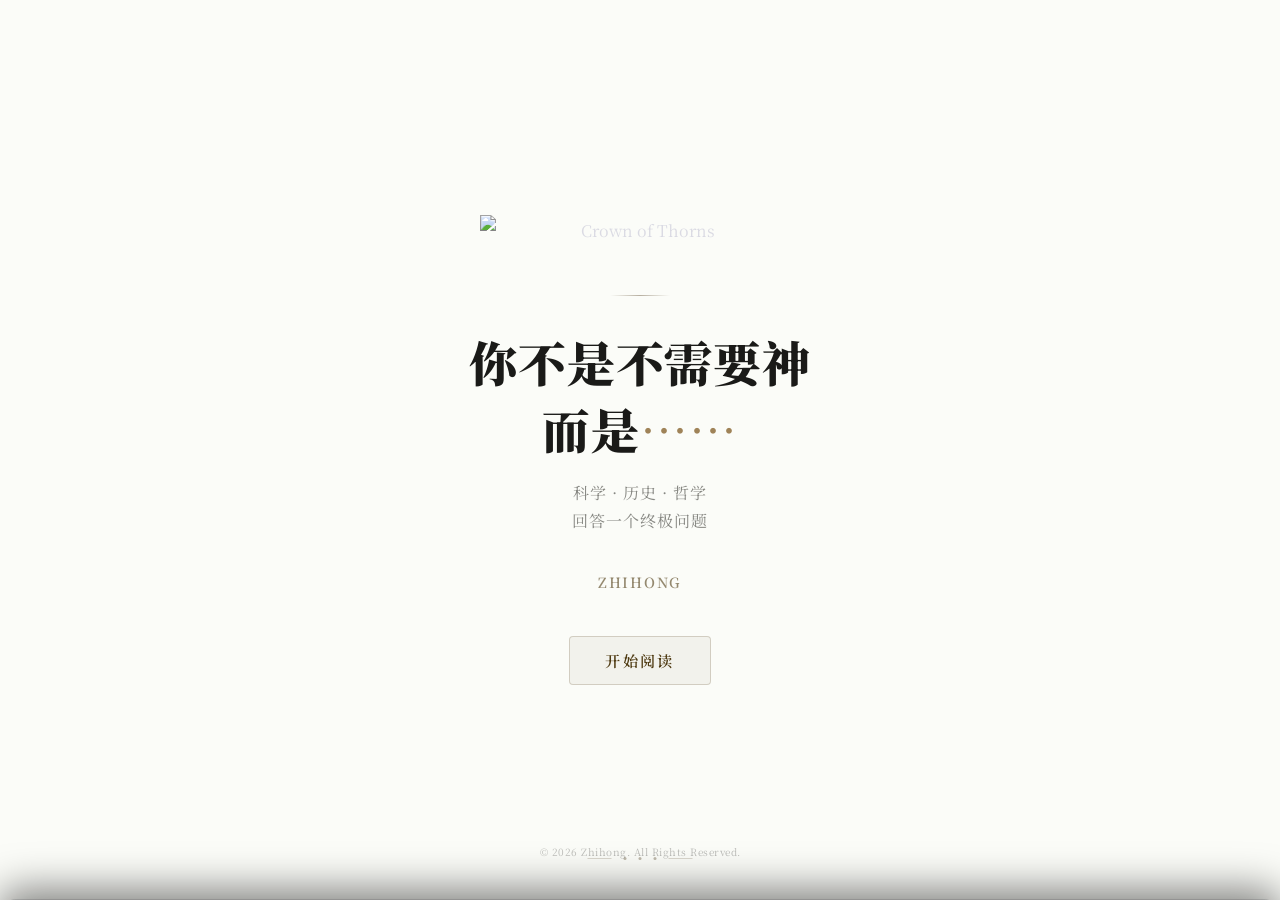
==== commit 95b6e9ca: "feat(demo): add countdown widget to reader + insert in ch01 NDEXP - New block type 'countdown' in re" ====
--- a/demo/reader.html
+++ b/demo/reader.html
@@ -28,9 +28,9 @@
 .bb-overlay.active{opacity:1;pointer-events:auto}
 .bb-text{text-align:center;opacity:0;transition:opacity 1.2s;font-family:'Noto Serif SC',serif;color:rgba(60,55,50,0.88)}
 .bb-text.show{opacity:1}
-.bb-sub{font-size:0.85rem;letter-spacing:0.4em;margin-bottom:1.2rem;color:rgba(100,95,85,0.6)}
-.bb-title{font-size:2.2rem;letter-spacing:0.08em;font-weight:400}
-.bb-cursor{display:inline-block;width:2px;height:1.1em;background:rgba(80,75,65,0.6);margin-left:3px;vertical-align:text-bottom;animation:blink .8s step-end infinite}
+.bb-sub{font-size:0.85rem;letter-spacing:0.4em;margin-bottom:1.2rem;color:rgba(26,26,24,0.6) !important}
+.bb-title{font-size:2.2rem;letter-spacing:0.08em;font-weight:400;color:#1a1a18 !important}
+.bb-cursor{display:inline-block;width:2px;height:1.1em;background:rgba(26,26,24,0.6);margin-left:3px;vertical-align:text-bottom;animation:blink .8s step-end infinite}
 @keyframes blink{0%,100%{opacity:1}50%{opacity:0}}
 </style>
 </head>
@@ -41,27 +41,92 @@
 <button class="music-toggle" id="musicToggle">&#9835;</button>
 <div class="music-toast" id="musicToast"><span class="toast-icon">&#9835;</span><span class="toast-text" id="toastText"></span></div>
 <div class="bb-overlay" id="bbOverlay"><div class="bb-text" id="bbText"><p class="bb-sub" id="bbSub"></p><h1 class="bb-title" id="bbTitle"></h1></div></div>
+<!-- Reference Details Slide-up Panel -->
+<div class="ref-panel" id="refPanel">
+  <button class="ref-panel-close" id="refPanelClose">&times;</button>
+  <h3 class="ref-title" id="refPanelTitle"></h3>
+  <div class="ref-author" id="refPanelAuthor"></div>
+  <div class="ref-meta" id="refPanelMeta"></div>
+  <div class="ref-used" id="refPanelUsed"></div>
+</div>
+<!-- Reader Floating Control Panel -->
+<div class="control-widget" id="controlWidget" style="display:none;">
+  <button class="control-trigger" id="controlTrigger" aria-label="Open Reader Settings">
+    <svg width="16" height="16" viewBox="0 0 24 24" fill="none" stroke="currentColor" stroke-width="2" stroke-linecap="round" stroke-linejoin="round"><circle cx="12" cy="12" r="3"></circle><path d="M19.4 15a1.65 1.65 0 0 0 .33 1.82l.06.06a2 2 0 1 1-2.83 2.83l-.06-.06a1.65 1.65 0 0 0-1.82-.33 1.65 1.65 0 0 0-1 1.51V21a2 2 0 0 1-4 0v-.09A1.65 1.65 0 0 0 9 19.4a1.65 1.65 0 0 0-1.82.33l-.06.06a2 2 0 1 1-2.83-2.83l.06-.06a1.65 1.65 0 0 0 .33-1.82 1.65 1.65 0 0 0-1.51-1H3a2 2 0 0 1 0-4h.09A1.65 1.65 0 0 0 4.6 9a1.65 1.65 0 0 0-.33-1.82l-.06-.06a2 2 0 1 1 2.83-2.83l.06.06a1.65 1.65 0 0 0 1.82.33H9a1.65 1.65 0 0 0 1-1.51V3a2 2 0 0 1 4 0v.09a1.65 1.65 0 0 0 1 1.51 1.65 1.65 0 0 0 1.82-.33l.06-.06a2 2 0 1 1 2.83 2.83l-.06.06a1.65 1.65 0 0 0-.33 1.82V9a1.65 1.65 0 0 0 1.51 1H21a2 2 0 0 1 0 4h-.09a1.65 1.65 0 0 0-1.51 1z"></path></svg>
+  </button>
+  <div class="control-panel" id="controlPanel">
+    <div class="control-section">
+      <div class="control-label">章节导航</div>
+      <div class="control-row">
+        <button class="control-btn" id="ctrlPrev" title="上一章">◀</button>
+        <button class="control-btn" id="ctrlTOC" title="返回目录">目录</button>
+        <button class="control-btn" id="ctrlNext" title="下一章">▶</button>
+      </div>
+    </div>
+    <div class="control-section">
+      <div class="control-label">字体大小</div>
+      <div class="control-row">
+        <button class="control-btn" id="ctrlFontDec">A-</button>
+        <span class="control-value" id="ctrlFontVal">100%</span>
+        <button class="control-btn" id="ctrlFontInc">A+</button>
+      </div>
+    </div>
+    <div class="control-section">
+      <div class="control-label">背景音乐</div>
+      <div class="control-row">
+        <button class="control-btn" id="ctrlMusicToggle">静音</button>
+      </div>
+    </div>
+    <div class="control-section">
+      <div class="control-label">语音朗读</div>
+      <div class="control-row">
+        <button class="control-btn" id="ctrlTTSPlay">朗读</button>
+        <button class="control-btn" id="ctrlTTSStop" disabled>停止</button>
+      </div>
+    </div>
+  </div>
+</div>
 <audio id="track-calm" loop preload="auto"><source src="../music_asset/Scott Buckley - Snowfall.mp3" type="audio/mpeg"></audio>
 <audio id="track-wonder" loop preload="auto"><source src="../music_asset/Scott Buckley - Filaments.mp3" type="audio/mpeg"></audio>
 <audio id="track-awe" loop preload="auto"><source src="../music_asset/Scott Buckley - Horizons.mp3" type="audio/mpeg"></audio>
 <audio id="track-weight" loop preload="auto"><source src="../music_asset/Sappheiros - Escape.mp3" type="audio/mpeg"></audio>
+<div class="book-cover-container" id="bookCover">
+  <div class="cover-content">
+    <img src="jesus_crown.png" alt="Crown of Thorns" class="crown-image">
+    <div class="ornament"></div>
+    <h1 class="cover-title">你不是不需要神<br>而是<span class="title-ellipsis">……</span></h1>
+    <p class="cover-subtitle">科学 · 历史 · 哲学<br>回答一个终极问题</p>
+    <p class="cover-author">Zhihong</p>
+    <button class="start-reading-btn" id="startReadingBtn">开始阅读</button>
+  </div>
+  <div class="bottom-ornament">
+    <span class="line"></span>
+    <span class="dot"></span>
+    <span class="dot"></span>
+    <span class="dot"></span>
+    <span class="line"></span>
+  </div>
+  <p class="cover-copyright">© 2026 Zhihong. All Rights Reserved.</p>
+</div>
 <div id="content"></div>
 <script>
 (function(){
 'use strict';
-
 // === INJECTED STYLES ===
 var s=document.createElement('style');
 s.textContent=`
+:root {
+  --reader-font-size: 1.05rem;
+}
 h1,h2,h3,h4{font-family:'Noto Serif SC',serif;color:rgba(255,255,255,0.92);letter-spacing:0.04em}
 h2{font-size:1.8rem;margin-bottom:1.5rem;border-bottom:1px solid rgba(255,255,255,0.06);padding-bottom:0.6rem}
 h3{font-size:1.2rem;color:rgba(230,230,240,0.85);margin-top:2.5rem;margin-bottom:1rem}
 h4{font-size:1rem;color:rgba(200,200,215,0.8);margin-top:2rem;margin-bottom:0.8rem;font-weight:500}
-p{margin-bottom:1.4rem;font-size:1.05rem;color:rgba(215,215,225,0.85)}
+p{margin-bottom:1.4rem;font-size:var(--reader-font-size);color:rgba(215,215,225,0.85)}
 strong{color:#fff;font-weight:600}
 .lead{font-size:1.25rem;color:#e2e1e9;font-weight:300;margin-bottom:1.6rem}
 ul,ol{padding-left:1.5rem;margin-bottom:1.5rem}
-li{margin-bottom:0.6rem;font-size:1rem;color:rgba(205,205,218,0.85)}
+li{margin-bottom:0.6rem;font-size:calc(var(--reader-font-size) * 0.95);color:rgba(205,205,218,0.85)}
 blockquote{border-left:2px solid rgba(255,255,255,0.08);padding:0.8rem 1.5rem;margin:1.5rem 0;color:rgba(195,195,210,0.75);font-style:italic;background:rgba(255,255,255,0.01)}
 blockquote.fx-quote{font-family:'Noto Serif SC',serif;border-left:3px solid rgba(160,130,220,0.3);padding:1.5rem 2rem;margin:2.5rem 0;background:rgba(160,130,220,0.02);border-radius:6px;font-style:normal;font-size:1.2rem;line-height:1.8;color:#f1ebd9;opacity:0;transform:scale(0.97);transition:opacity 1.8s,transform 1.8s,border-color 2s ease 0.5s,box-shadow 2s ease 0.5s}
 blockquote.fx-quote.visible{opacity:1;transform:scale(1);border-left-color:rgba(160,130,220,0.7);box-shadow:-4px 0 20px rgba(160,130,220,0.1)}
@@ -84,30 +149,256 @@
 .fx-typewriter{opacity:0;transition:opacity 0.5s}.fx-typewriter.visible{opacity:1}
 .tw-cursor{display:inline-block;width:2px;height:1.1em;background:rgba(200,210,240,0.7);margin-left:2px;vertical-align:text-bottom;animation:blink .8s step-end infinite}
 .next-chapter{margin-top:3rem;color:rgba(140,140,160,0.5);font-style:italic;font-size:0.9rem}
+/* Countdown Widget */
+.countdown-widget{text-align:center;margin:4rem 0;padding:3rem 1.5rem;border-radius:12px;background:rgba(0,0,0,0.25);border:1px solid rgba(255,255,255,0.04);position:relative;overflow:hidden}
+.countdown-widget::before{content:'';position:absolute;inset:0;background:radial-gradient(ellipse at 50% 30%,rgba(180,60,60,0.06) 0%,transparent 70%);pointer-events:none}
+.countdown-display{font-family:'Courier New',monospace;font-size:clamp(1.6rem,5vw,2.8rem);font-weight:700;letter-spacing:0.06em;color:rgba(255,255,255,0.92);margin-bottom:1.5rem;text-shadow:0 0 20px rgba(255,100,80,0.15)}
+.cd-unknown{color:rgba(255,80,60,0.7);animation:cdPulse 2s ease-in-out infinite}
+.cd-sep{color:rgba(255,255,255,0.3);margin:0 0.05em}
+.cd-sep-ms{margin:0}
+.cd-hours,.cd-minutes,.cd-seconds{color:rgba(255,220,200,0.9);transition:color 0.1s}
+.cd-ms{font-size:0.7em;color:rgba(255,180,160,0.7);min-width:2.2em;display:inline-block;text-align:left}
+.countdown-label{font-family:'Noto Serif SC',serif;font-size:0.85rem;letter-spacing:0.2em;color:rgba(255,180,160,0.6);margin-bottom:0.8rem;font-weight:500}
+.countdown-verse{font-family:'Noto Serif SC',serif;font-size:0.9rem;color:rgba(255,220,200,0.55);font-style:italic;margin-bottom:1.2rem;letter-spacing:0.05em}
+.countdown-subtitle{font-size:1rem;color:rgba(215,215,225,0.75);font-style:italic;margin-bottom:0}
+@keyframes cdPulse{0%,100%{opacity:0.7}50%{opacity:1;text-shadow:0 0 12px rgba(255,80,60,0.4)}}
 .chapter-label{font-family:'Noto Serif SC',serif;font-size:0.7rem;letter-spacing:0.5em;text-transform:uppercase;color:rgba(140,150,180,0.5);margin-bottom:2rem;border-left:2px solid rgba(140,150,180,0.25);padding-left:0.8rem}
 .end-trigger{height:30vh;display:flex;align-items:center;justify-content:center;cursor:pointer}
-.end-trigger p{font-size:0.8rem;color:rgba(140,150,180,0.4);letter-spacing:0.1em}
+.end-trigger p{font-size:0.8rem;color:rgba(140,150,180,0.4);letter-spacing:0.1em;transition:all 0.3s ease}
+.end-trigger:hover p{color:rgba(180,200,255,0.85);text-shadow:0 0 12px rgba(140,160,220,0.6);transform:scale(1.05)}
+.ref-panel{position:fixed;bottom:0;left:0;right:0;background:rgba(10,10,18,0.85);backdrop-filter:blur(20px);-webkit-backdrop-filter:blur(20px);border-top:1px solid rgba(255,255,255,0.08);border-radius:16px 16px 0 0;padding:2rem;z-index:1000;transform:translateY(100%);transition:transform 0.4s cubic-bezier(0.16,1,0.3,1);box-shadow:0 -10px 40px rgba(0,0,0,0.5)}
+.ref-panel.open{transform:translateY(0)}
+.ref-panel-close{position:absolute;top:1rem;right:1.5rem;background:none;border:none;color:rgba(255,255,255,0.4);font-size:1.8rem;cursor:pointer;line-height:1}
+.ref-panel-close:hover{color:#fff}
+.ref-title{font-family:'Noto Serif SC',serif;font-size:1.2rem;color:#fff;margin-bottom:0.4rem;border-bottom:none;padding-bottom:0}
+.ref-author{font-size:0.85rem;color:rgba(180,195,230,0.85);margin-bottom:1rem}
+.ref-meta{font-size:0.75rem;color:rgba(140,150,185,0.7);margin-bottom:1rem;display:flex;gap:1.5rem;border-bottom:1px solid rgba(255,255,255,0.05);padding-bottom:0.8rem}
+.ref-meta strong{color:rgba(130,160,220,0.9)}
+.ref-used{font-size:0.9rem;line-height:1.7;color:rgba(215,215,225,0.9);background:rgba(255,255,255,0.02);padding:1rem 1.2rem;border-radius:8px;border-left:3px solid rgba(130,160,220,0.7)}
 @media(max-width:640px){#content{padding:4rem 1.2rem 6rem}h2{font-size:1.4rem}table{min-width:0}}
+
+.book-cover-container{position:fixed;inset:0;z-index:100;background:#fbfcf8;display:flex;flex-direction:column;align-items:center;justify-content:center;opacity:1;transition:opacity 1.5s ease;font-family:'Noto Serif SC',serif}
+.book-cover-container.fade-out{opacity:0;pointer-events:none}
+.cover-content{display:flex;flex-direction:column;align-items:center;justify-content:center;padding:40px 24px;max-width:600px;text-align:center}
+.crown-image{width:clamp(200px,45vw,320px);height:auto;margin-bottom:48px;animation:coverFloat 6s ease-in-out infinite}
+@keyframes coverFloat{0%,100%{transform:translateY(0)}50%{transform:translateY(-6px)}}
+.ornament{width:60px;height:1px;background:linear-gradient(90deg,transparent,rgba(80,60,30,0.4),transparent);margin-bottom:32px}
+.cover-title{font-size:clamp(28px,7vw,48px);font-weight:900;line-height:1.4;letter-spacing:0.02em;color:#1a1a18;margin-bottom:16px}
+.title-ellipsis{color:rgba(120,80,20,0.7)}
+.cover-subtitle{font-size:clamp(13px,3vw,16px);font-weight:400;color:rgba(40,40,35,0.55);line-height:1.8;letter-spacing:0.06em;margin-bottom:32px;max-width:28ch}
+.cover-author{font-size:clamp(12px,2.5vw,14px);font-weight:600;letter-spacing:0.12em;color:rgba(80,60,20,0.6);text-transform:uppercase;margin-bottom:40px}
+.start-reading-btn{padding:0.8rem 2.2rem;font-size:0.95rem;font-family:'Noto Serif SC',serif;font-weight:600;color:#503c14;background:rgba(80,60,20,0.05);border:1px solid rgba(80,60,20,0.2);border-radius:4px;cursor:pointer;letter-spacing:0.15em;transition:all 0.3s ease}
+.start-reading-btn:hover{background:rgba(80,60,20,0.1);border-color:rgba(80,60,20,0.4);transform:translateY(-2px);box-shadow:0 4px 15px rgba(80,60,20,0.08)}
+.bottom-ornament{position:absolute;bottom:40px;left:50%;transform:translateX(-50%);display:flex;align-items:center;gap:12px}
+.bottom-ornament .dot{width:3px;height:3px;border-radius:50%;background:rgba(80,60,30,0.35)}
+.bottom-ornament .line{width:24px;height:1px;background:rgba(80,60,30,0.2)}
+.cover-copyright{position:absolute;bottom:16px;left:50%;transform:translateX(-50%);font-size:10px;color:rgba(40,40,35,0.3);letter-spacing:0.05em}
+@media(max-width:480px){.crown-image{width:180px;margin-bottom:36px}.cover-content{padding:32px 20px}.ornament{margin-bottom:24px}.cover-subtitle{margin-bottom:24px}}
+
+/* Reader Controls Styling */
+.control-widget {
+  position: fixed;
+  bottom: 1.5rem;
+  right: 1.5rem;
+  z-index: 950;
+  display: flex;
+  flex-direction: column;
+  align-items: flex-end;
+  font-family: 'Noto Sans SC', sans-serif;
+}
+.control-trigger {
+  width: 2.6rem;
+  height: 2.6rem;
+  border-radius: 50%;
+  background: rgba(15, 15, 25, 0.5);
+  backdrop-filter: blur(12px);
+  -webkit-backdrop-filter: blur(12px);
+  border: 1px solid rgba(255, 255, 255, 0.08);
+  color: rgba(255, 255, 255, 0.6);
+  cursor: pointer;
+  display: flex;
+  align-items: center;
+  justify-content: center;
+  box-shadow: 0 4px 20px rgba(0,0,0,0.3);
+  transition: all 0.3s cubic-bezier(0.2, 0.8, 0.2, 1);
+}
+.control-trigger:hover {
+  color: #fff;
+  border-color: rgba(255, 255, 255, 0.2);
+  background: rgba(20, 20, 35, 0.6);
+  transform: scale(1.05);
+}
+.control-panel {
+  position: absolute;
+  bottom: 3.2rem;
+  right: 0;
+  width: 200px;
+  background: rgba(10, 10, 18, 0.75);
+  backdrop-filter: blur(20px);
+  -webkit-backdrop-filter: blur(20px);
+  border: 1px solid rgba(255, 255, 255, 0.08);
+  border-radius: 12px;
+  padding: 1rem;
+  box-shadow: 0 10px 30px rgba(0,0,0,0.4);
+  display: flex;
+  flex-direction: column;
+  gap: 0.8rem;
+  opacity: 0;
+  transform: translateY(10px) scale(0.95);
+  pointer-events: none;
+  transition: all 0.3s cubic-bezier(0.2, 0.8, 0.2, 1);
+}
+.control-panel.open {
+  opacity: 1;
+  transform: translateY(0) scale(1);
+  pointer-events: auto;
+}
+.control-section {
+  display: flex;
+  flex-direction: column;
+  gap: 0.3rem;
+}
+.control-label {
+  font-size: 0.65rem;
+  color: rgba(140, 150, 180, 0.5);
+  letter-spacing: 0.1em;
+  font-weight: 600;
+}
+.control-row {
+  display: flex;
+  align-items: center;
+  gap: 0.4rem;
+}
+.control-btn {
+  background: rgba(255, 255, 255, 0.04);
+  border: 1px solid rgba(255, 255, 255, 0.06);
+  border-radius: 6px;
+  color: rgba(215, 215, 225, 0.85);
+  padding: 0.35rem 0.5rem;
+  font-size: 0.75rem;
+  cursor: pointer;
+  transition: all 0.2s;
+  display: flex;
+  align-items: center;
+  justify-content: center;
+  flex: 1;
+  font-family: inherit;
+}
+.control-btn:hover:not(:disabled) {
+  background: rgba(255, 255, 255, 0.1);
+  border-color: rgba(255, 255, 255, 0.18);
+  color: #fff;
+}
+.control-btn:disabled {
+  opacity: 0.2;
+  cursor: not-allowed;
+}
+.control-value {
+  font-size: 0.75rem;
+  color: rgba(215, 215, 225, 0.8);
+  width: 2.4rem;
+  text-align: center;
+  font-weight: 500;
+}
+.tts-active-para {
+  background: rgba(140, 160, 220, 0.08);
+  border-left: 3px solid rgba(140, 160, 220, 0.6);
+  padding-left: 0.8rem;
+  border-radius: 0 6px 6px 0;
+  transition: all 0.4s ease;
+}
 `;
 document.head.appendChild(s);
 
 // === MANIFEST & STATE ===
 var manifest=null, chapters=[], currentIdx=0, transitioning=false;
+
+// === REFERENCE FORMATTER & PANEL ===
+function fmt(str) {
+  if (!str) return '';
+  var clean = str.replace(/<span class="ref-tag" data-ref="[^"]*">([^<]+)<\/span>/g, '$1');
+  return clean.replace(/\[([A-Z0-9]+-[0-9]+)\]/g, function(match, refId) {
+    return '<span class="ref-tag" data-ref="' + refId + '">[' + refId + ']</span>';
+  });
+}
+
+function showReferenceDetails(refId) {
+  var registry = chapters[currentIdx] && chapters[currentIdx].referenceRegistry;
+  var ref = registry && registry[refId];
+  if (!ref) {
+    console.warn('Reference not found in current chapter registry:', refId);
+    return;
+  }
+  document.getElementById('refPanelTitle').textContent = ref.title || refId;
+  document.getElementById('refPanelAuthor').textContent = (ref.author || 'Unknown Author') + (ref.year ? ' (' + ref.year + ')' : '');
+  document.getElementById('refPanelMeta').innerHTML = '<span><strong>来源:</strong> ' + (ref.source || 'N/A') + '</span> <span><strong>类型:</strong> ' + (ref.type || 'PRIMARY') + '</span>';
+  document.getElementById('refPanelUsed').innerHTML = ref.used_for || 'No description available.';
+  document.getElementById('refPanel').classList.add('open');
+}
+
+document.addEventListener('click', function(e) {
+  var tag = e.target.closest('.ref-tag');
+  if (tag) {
+    var refId = tag.getAttribute('data-ref');
+    showReferenceDetails(refId);
+  } else {
+    var panel = document.getElementById('refPanel');
+    if (panel && panel.classList.contains('open') && !panel.contains(e.target)) {
+      panel.classList.remove('open');
+    }
+  }
+});
+
+document.addEventListener('DOMContentLoaded', function() {
+  var closeBtn = document.getElementById('refPanelClose');
+  if (closeBtn) {
+    closeBtn.addEventListener('click', function(e) {
+      e.stopPropagation();
+      document.getElementById('refPanel').classList.remove('open');
+    });
+  }
+});
 
 // === RENDERER ===
 function renderBlock(b){
   switch(b.type){
-    case 'heading': return '<h'+b.level+' class="'+(b.fx||'fx-fade-up')+'">'+b.text+'</h'+b.level+'>';
-    case 'paragraph': return '<p class="'+(b.class?b.class+' ':'')+(b.fx||'fx-fade-up')+'">'+b.text+'</p>';
-    case 'quote': return '<blockquote class="'+(b.fx||'')+'">'+b.text+'</blockquote>';
+    case 'heading': return '<h'+b.level+' class="'+(b.fx||'fx-fade-up')+'">'+fmt(b.text)+'</h'+b.level+'>';
+    case 'paragraph': return '<p class="'+(b.class?b.class+' ':'')+(b.fx||'fx-fade-up')+'">'+fmt(b.text)+'</p>';
+    case 'quote': return '<blockquote class="'+(b.fx||'')+'">'+fmt(b.text)+'</blockquote>';
     case 'divider': return '<div class="divider"></div>';
-    case 'lens': var h='<div class="lens-block fx-fade-up"><p class="lens-label">'+b.label+'</p>';b.paragraphs.forEach(function(p){h+='<p>'+p+'</p>';});return h+'</div>';
-    case 'table': var h='<div class="table-wrap fx-fade-up"><table><thead><tr>';b.headers.forEach(function(t){h+='<th>'+t+'</th>';});h+='</tr></thead><tbody>';b.rows.forEach(function(r){h+='<tr>';r.forEach(function(c){h+='<td>'+c+'</td>';});h+='</tr>';});return h+'</tbody></table></div>';
-    case 'list': var tag=b.ordered?'ol':'ul';var h='<'+tag+' class="fx-fade-up">';b.items.forEach(function(i){h+='<li>'+i+'</li>';});return h+'</'+tag+'>';
-    case 'typewriter': return '<p class="fx-typewriter" data-text="'+b.text.replace(/"/g,'&quot;')+'">'+b.text+'</p>';
-    case 'next': return '<p class="next-chapter fx-fade-up"><em>'+b.text+'</em></p>';
+    case 'lens': var h='<div class="lens-block fx-fade-up"><p class="lens-label">'+fmt(b.label)+'</p>';b.paragraphs.forEach(function(p){h+='<p>'+fmt(p)+'</p>';});return h+'</div>';
+    case 'table': var h='<div class="table-wrap fx-fade-up"><table><thead><tr>';b.headers.forEach(function(t){h+='<th>'+fmt(t)+'</th>';});h+='</tr></thead><tbody>';b.rows.forEach(function(r){h+='<tr>';r.forEach(function(c){h+='<td>'+fmt(c)+'</td>';});h+='</tr>';});return h+'</tbody></table></div>';
+    case 'list': var tag=b.ordered?'ol':'ul';var h='<'+tag+' class="fx-fade-up">';b.items.forEach(function(i){h+='<li>'+fmt(i)+'</li>';});return h+'</'+tag+'>';
+    case 'typewriter': return '<p class="fx-typewriter" data-text="'+fmt(b.text).replace(/"/g,'&quot;')+'">'+fmt(b.text)+'</p>';
+    case 'next': return '<p class="next-chapter fx-fade-up"><em>'+fmt(b.text)+'</em></p>';
+    case 'countdown': return renderCountdown(b);
     default: return '';
   }
+}
+
+// === COUNTDOWN WIDGET ===
+// Renders a dramatic countdown clock: ??:??:HH:MM:SS:ms
+// Starts from 12:00:00:000 and ticks down fast.
+// The ??:?? represents unknown years/days — always shown as question marks.
+function renderCountdown(b) {
+  var label = b.label || '我们身体窗口关上的倒数';
+  var subtitle = b.subtitle || '不要害怕。我会证明给你看，这不是结束。';
+  var verse = b.verse || '';
+  var id = 'countdown-' + Math.random().toString(36).substr(2, 6);
+  var verseHtml = verse ? '<p class="countdown-verse">' + fmt(verse) + '</p>' : '';
+  return '<div class="countdown-widget fx-fade-up" id="' + id + '">' +
+    '<div class="countdown-display">' +
+      '<span class="cd-unknown">??</span><span class="cd-sep">:</span>' +
+      '<span class="cd-unknown">??</span><span class="cd-sep">:</span>' +
+      '<span class="cd-hours">--</span><span class="cd-sep">:</span>' +
+      '<span class="cd-minutes">--</span><span class="cd-sep">:</span>' +
+      '<span class="cd-seconds">--</span><span class="cd-sep cd-sep-ms">.</span>' +
+      '<span class="cd-ms">00</span>' +
+    '</div>' +
+    verseHtml +
+    '<p class="countdown-label">' + fmt(label) + '</p>' +
+    '<p class="countdown-subtitle">' + fmt(subtitle) + '</p>' +
+  '</div>';
 }
 
 function renderChapter(ch){
@@ -117,74 +408,159 @@
     zone.blocks.forEach(function(b){html+=renderBlock(b);});
     html+='</section>';
   });
-  // End trigger to go to next chapter
-  if(currentIdx<chapters.length-1){
+  if(currentIdx<manifest.chapters.length-1){
     html+='<div class="end-trigger" id="endTrigger"><p>▼ 继续下一章 ▼</p></div>';
   }
   return html;
 }
 
-function loadChapter(idx){
+async function getChapter(idx) {
+  if (idx < 0 || idx >= manifest.chapters.length) return null;
+  if (chapters[idx]) return chapters[idx];
+  var file = manifest.chapters[idx].file;
+  var ch = await (await fetch(file)).json();
+  chapters[idx] = ch;
+  return ch;
+}
+
+async function loadChapter(idx){
+  if (typeof TTSManager !== 'undefined') {
+    TTSManager.stop();
+  }
+  stopAllCountdowns();
   currentIdx=idx;
+  var ch = await getChapter(idx);
+  if (!ch) return;
+  
+  var widget = document.getElementById('controlWidget');
+  if (widget) widget.style.display = 'flex';
+  var prevBtn = document.getElementById('ctrlPrev');
+  if (prevBtn) prevBtn.disabled = (idx === 0);
+  var nextBtn = document.getElementById('ctrlNext');
+  if (nextBtn) nextBtn.disabled = (idx === manifest.chapters.length - 1);
+  
   var contentEl=document.getElementById('content');
-  contentEl.innerHTML=renderChapter(chapters[idx]);
+  contentEl.innerHTML=renderChapter(ch);
   window.scrollTo(0,0);
   initEffects();
   initMoodEngine();
+  
   // Set initial mood
-  var firstMood=chapters[idx].zones[0].mood;
+  var firstMood=ch.zones[0].mood;
   setMood(firstMood);
+  
+  // Update state/hash
+  var chMeta = manifest.chapters[idx];
+  if (chMeta) {
+    window.history.replaceState(null, null, '#' + chMeta.id);
+    localStorage.setItem('yng_current_chapter', chMeta.id);
+  }
+  
   // Bind end trigger
   var trigger=document.getElementById('endTrigger');
   if(trigger){
-    var obs=new IntersectionObserver(function(entries){
-      if(entries[0].isIntersecting&&!transitioning){
-        obs.disconnect();
+    trigger.addEventListener('click', function(){
+      if(!transitioning){
         goNextChapter();
       }
-    },{threshold:0.5});
-    obs.observe(trigger);
+    });
+  }
+  
+  // Pre-fetch next chapter in background
+  if (idx < manifest.chapters.length - 1) {
+    getChapter(idx + 1).catch(function(err){ console.error('Prefetch error:', err); });
   }
 }
 
 // === CHAPTER TRANSITION (Big Bang style) ===
-function goNextChapter(){
-  if(transitioning||currentIdx>=chapters.length-1)return;
+async function goNextChapter(){
+  if(transitioning||currentIdx>=manifest.chapters.length-1)return;
   transitioning=true;
-  var nextCh=chapters[currentIdx+1];
-  // Phase 1: Stars collapse to center (3s)
-  bbPhase='collapse';bbTimer=0;
-  // Fade content out
-  document.getElementById('content').style.transition='opacity 1.5s';
-  document.getElementById('content').style.opacity='0';
+  
+  // Close control panel immediately
+  var panel = document.getElementById('controlPanel');
+  if (panel) panel.classList.remove('open');
+  
+  // Start preloading the next chapter immediately if not already done
+  var nextChPromise = getChapter(currentIdx+1);
+  var nextMeta = manifest.chapters[currentIdx+1];
+  
+  // Phase 0: Fade content out and slide up to get a full empty page (1.2s)
+  var contentEl = document.getElementById('content');
+  contentEl.style.transition = 'opacity 1.2s ease-in, transform 1.2s ease-in';
+  contentEl.style.opacity = '0';
+  contentEl.style.transform = 'translateY(-60px)';
+  
+  // Fade out control widgets
+  var widget = document.getElementById('controlWidget');
+  if (widget) {
+    widget.style.transition = 'opacity 1s';
+    widget.style.opacity = '0';
+  }
+  var musicToggle = document.getElementById('musicToggle');
+  if (musicToggle) {
+    musicToggle.style.transition = 'opacity 1s';
+    musicToggle.style.opacity = '0';
+  }
+  
   setTimeout(function(){
-    // Phase 2: Flash + title (after collapse)
-    bbPhase='flash';bbTimer=0;
+    // Hide containers from layout to remove scrollbar
+    contentEl.style.display = 'none';
+    if (widget) widget.style.display = 'none';
+    if (musicToggle) musicToggle.style.display = 'none';
+    window.scrollTo(0, 0);
+    
+    // Phase 1: Stars collapse to center (3s) - starts AFTER page is fully empty
+    bbPhase='collapse';bbTimer=0;
+    
     setTimeout(function(){
-      // Show title overlay
-      var ov=document.getElementById('bbOverlay');
-      ov.classList.add('active');
-      ov.style.background='rgba(248,245,240,0.5)';
-      startBBTypewriter(nextCh.label, nextCh.title);
-      setTimeout(function(){
-        // Phase 3: Fade out overlay, load new chapter
-        ov.style.transition='opacity 2s';
-        ov.style.opacity='0';
-        bbPhase='idle';bbTimer=0;bbStarRadius=0;bbScreenFade=0;
+      // Phase 2: Flash + title (after collapse)
+      bbPhase='flash';bbTimer=0;
+      setTimeout(async function(){
+        // Show title overlay
+        var ov=document.getElementById('bbOverlay');
+        ov.classList.add('active');
+        ov.style.background='rgba(248,245,240,0.95)';
+        
+        var nextCh = await nextChPromise;
+        var label = nextCh ? nextCh.label : ('第' + (currentIdx+2) + '章 · ' + nextMeta.id);
+        var title = nextCh ? nextCh.title : '加载中...';
+        
+        startBBTypewriter(label, title);
         setTimeout(function(){
-          ov.classList.remove('active');
-          ov.style.opacity='';ov.style.transition='';ov.style.background='';
-          document.getElementById('bbText').classList.remove('show');
-          document.getElementById('bbSub').textContent='';
-          document.getElementById('bbTitle').textContent='';
-          // Load next chapter
-          loadChapter(currentIdx+1);
-          document.getElementById('content').style.opacity='1';
-          transitioning=false;
-        },2000);
-      },6000); // hold title 6s
-    },2000); // flash 2s
-  },3000); // collapse 3s
+          // Phase 3: Fade out overlay, load new chapter
+          ov.style.transition='opacity 2s';
+          ov.style.opacity='0';
+          bbPhase='idle';bbTimer=0;bbStarRadius=0;bbScreenFade=0;
+          setTimeout(function(){
+            ov.classList.remove('active');
+            ov.style.opacity='';ov.style.transition='';ov.style.background='';
+            document.getElementById('bbText').classList.remove('show');
+            document.getElementById('bbSub').textContent='';
+            document.getElementById('bbTitle').textContent='';
+            
+            // Restore layouts
+            contentEl.style.display = 'block';
+            contentEl.style.transform = '';
+            
+            if (widget) {
+              widget.style.display = 'flex';
+              widget.style.opacity = '';
+            }
+            if (musicToggle) {
+              musicToggle.style.display = 'flex';
+              musicToggle.style.opacity = '';
+            }
+            
+            // Load next chapter
+            loadChapter(currentIdx+1);
+            contentEl.style.opacity='1';
+            transitioning=false;
+          },2000);
+        },6000); // hold title 6s
+      },2000); // flash 2s
+    },3000); // collapse 3s
+  },1200); // wait for fade out to complete (1.2s)
 }
 
 function startBBTypewriter(sub,title){
@@ -203,8 +579,69 @@
   document.querySelectorAll('.fx-fade-up,.fx-glow,.fx-quote').forEach(function(el){obs.observe(el);});
   var twObs=new IntersectionObserver(function(entries){entries.forEach(function(e){if(e.isIntersecting){startTW(e.target);twObs.unobserve(e.target);}});},{threshold:0.4});
   document.querySelectorAll('.fx-typewriter').forEach(function(el){twObs.observe(el);});
+  // Countdown widgets
+  var cdObs=new IntersectionObserver(function(entries){entries.forEach(function(e){if(e.isIntersecting){startCountdown(e.target);cdObs.unobserve(e.target);}});},{threshold:0.3});
+  document.querySelectorAll('.countdown-widget').forEach(function(el){cdObs.observe(el);});
 }
 function startTW(el){var text=el.getAttribute('data-text')||el.textContent;el.textContent='';el.classList.add('visible');var cursor=document.createElement('span');cursor.className='tw-cursor';el.appendChild(cursor);var i=0;(function t(){if(i<text.length){el.insertBefore(document.createTextNode(text.charAt(i)),cursor);i++;setTimeout(t,50+Math.random()*20);}else{setTimeout(function(){cursor.style.transition='opacity 1s';cursor.style.opacity='0';},1500);}})();}
+
+// === COUNTDOWN TICKER ===
+// Counts down to midnight (tomorrow 00:00:00.00). ??:?? for unknown days/years.
+// Based on Luke 12:20 — "今晚就要你的灵魂" — always counting toward tonight's end.
+var activeCountdowns = [];
+function startCountdown(el) {
+  el.classList.add('visible');
+  var hoursEl = el.querySelector('.cd-hours');
+  var minsEl = el.querySelector('.cd-minutes');
+  var secsEl = el.querySelector('.cd-seconds');
+  var msEl = el.querySelector('.cd-ms');
+  if (!hoursEl) return;
+  
+  var cdObj = { el: el, active: true };
+  activeCountdowns.push(cdObj);
+  
+  function tick() {
+    if (!cdObj.active) return;
+    var now = new Date();
+    // Midnight tonight = start of tomorrow
+    var midnight = new Date(now.getFullYear(), now.getMonth(), now.getDate() + 1, 0, 0, 0, 0);
+    var remaining = midnight - now; // ms until midnight
+    
+    if (remaining <= 0) remaining = 0;
+    
+    var h = Math.floor(remaining / 3600000);
+    var m = Math.floor((remaining % 3600000) / 60000);
+    var s = Math.floor((remaining % 60000) / 1000);
+    var cs = Math.floor((remaining % 1000) / 10); // centiseconds 00-99
+    
+    hoursEl.textContent = h < 10 ? '0' + h : h;
+    minsEl.textContent = m < 10 ? '0' + m : m;
+    secsEl.textContent = s < 10 ? '0' + s : s;
+    msEl.textContent = cs < 10 ? '0' + cs : cs;
+    
+    // Color shift in final hour
+    if (h < 1) {
+      hoursEl.style.color = 'rgba(255,100,80,0.95)';
+      minsEl.style.color = 'rgba(255,120,90,0.9)';
+    }
+    if (remaining <= 0) {
+      hoursEl.textContent = '00';
+      minsEl.textContent = '00';
+      secsEl.textContent = '00';
+      msEl.textContent = '00';
+      el.style.borderColor = 'rgba(255,80,60,0.3)';
+      return;
+    }
+    requestAnimationFrame(tick);
+  }
+  requestAnimationFrame(tick);
+}
+
+// Stop countdowns on chapter change
+function stopAllCountdowns() {
+  activeCountdowns.forEach(function(c) { c.active = false; });
+  activeCountdowns = [];
+}
 
 // === MOOD ENGINE ===
 function initMoodEngine(){
@@ -285,7 +722,142 @@
 var MOOD_TRACK={calm:'track-calm',wonder:'track-wonder',awe:'track-awe',weight:'track-weight'};
 function fadeVol(audio,from,to,dur,cb){var ex=activeFades.get(audio);if(ex)clearInterval(ex);var steps=50,st=dur/steps,step=0;audio.volume=Math.max(0,Math.min(1,from));var iv=setInterval(function(){step++;var p=step/steps,e=0.5-0.5*Math.cos(Math.PI*p);audio.volume=Math.max(0,Math.min(1,from+(to-from)*e));if(step>=steps){clearInterval(iv);activeFades.delete(audio);audio.volume=Math.max(0,Math.min(1,to));if(cb)cb();}},st);activeFades.set(audio,iv);}
 function transitionMusic(trackId){var a=document.getElementById(trackId);if(!a||a===currentAudio)return;if(currentAudio){var old=currentAudio;fadeVol(old,old.volume,0,FADE_MS,function(){old.pause();});}var vol=isMuted?0:MAX_VOL;a.volume=0;a.play().catch(function(){});setTimeout(function(){fadeVol(a,0,vol,FADE_MS);},600);currentAudio=a;}
-document.getElementById('musicToggle').addEventListener('click',function(){isMuted=!isMuted;this.classList.toggle('muted',isMuted);if(currentAudio){if(isMuted)fadeVol(currentAudio,currentAudio.volume,0,1500);else fadeVol(currentAudio,0,MAX_VOL,1500);}});
+
+function updateMusicButtonState() {
+  var btn = document.getElementById('ctrlMusicToggle');
+  if (btn) btn.textContent = isMuted ? '播放' : '静音';
+  var mainToggle = document.getElementById('musicToggle');
+  if (mainToggle) mainToggle.classList.toggle('muted', isMuted);
+}
+function toggleMuteState() {
+  isMuted = !isMuted;
+  updateMusicButtonState();
+  if (currentAudio) {
+    if (isMuted) fadeVol(currentAudio, currentAudio.volume, 0, 1500);
+    else fadeVol(currentAudio, 0, MAX_VOL, 1500);
+  }
+}
+document.getElementById('musicToggle').addEventListener('click', toggleMuteState);
+
+// === CONTROL WIDGET LOGIC ===
+var FONT_SIZES = [
+  { size: '0.9rem', label: '85%' },
+  { size: '0.975rem', label: '93%' },
+  { size: '1.05rem', label: '100%' },
+  { size: '1.15rem', label: '110%' },
+  { size: '1.25rem', label: '120%' },
+  { size: '1.35rem', label: '130%' }
+];
+var currentFontIdx = 2;
+
+function setFontSize(idx) {
+  currentFontIdx = Math.max(0, Math.min(FONT_SIZES.length - 1, idx));
+  var fontObj = FONT_SIZES[currentFontIdx];
+  document.documentElement.style.setProperty('--reader-font-size', fontObj.size);
+  var valEl = document.getElementById('ctrlFontVal');
+  if (valEl) valEl.textContent = fontObj.label;
+  var decEl = document.getElementById('ctrlFontDec');
+  if (decEl) decEl.disabled = (currentFontIdx === 0);
+  var incEl = document.getElementById('ctrlFontInc');
+  if (incEl) incEl.disabled = (currentFontIdx === FONT_SIZES.length - 1);
+  localStorage.setItem('yng_font_size_idx', currentFontIdx);
+}
+
+async function navigateToChapter(idx) {
+  if (transitioning || idx < 0 || idx >= manifest.chapters.length) return;
+  transitioning = true;
+  
+  var panel = document.getElementById('controlPanel');
+  if (panel) panel.classList.remove('open');
+  
+  var contentEl = document.getElementById('content');
+  contentEl.style.transition = 'opacity 0.4s ease';
+  contentEl.style.opacity = '0';
+  
+  setTimeout(async function() {
+    await loadChapter(idx);
+    contentEl.style.opacity = '1';
+    setTimeout(function() {
+      transitioning = false;
+    }, 400);
+  }, 400);
+}
+
+function initControlWidget() {
+  var trigger = document.getElementById('controlTrigger');
+  var panel = document.getElementById('controlPanel');
+  
+  if (trigger && panel) {
+    trigger.addEventListener('click', function(e) {
+      e.stopPropagation();
+      panel.classList.toggle('open');
+    });
+    
+    document.addEventListener('click', function(e) {
+      var widget = document.getElementById('controlWidget');
+      if (widget && !widget.contains(e.target)) {
+        panel.classList.remove('open');
+      }
+    });
+  }
+  
+  var decEl = document.getElementById('ctrlFontDec');
+  if (decEl) {
+    decEl.addEventListener('click', function() {
+      setFontSize(currentFontIdx - 1);
+    });
+  }
+  var incEl = document.getElementById('ctrlFontInc');
+  if (incEl) {
+    incEl.addEventListener('click', function() {
+      setFontSize(currentFontIdx + 1);
+    });
+  }
+  
+  var prevEl = document.getElementById('ctrlPrev');
+  if (prevEl) {
+    prevEl.addEventListener('click', function() {
+      if (currentIdx > 0) navigateToChapter(currentIdx - 1);
+    });
+  }
+  var nextEl = document.getElementById('ctrlNext');
+  if (nextEl) {
+    nextEl.addEventListener('click', function() {
+      if (currentIdx < manifest.chapters.length - 1) navigateToChapter(currentIdx + 1);
+    });
+  }
+  var tocEl = document.getElementById('ctrlTOC');
+  if (tocEl) {
+    tocEl.addEventListener('click', function() {
+      var tocIdx = 0;
+      for (var i = 0; i < manifest.chapters.length; i++) {
+        if (manifest.chapters[i].id === 'TOCNT') {
+          tocIdx = i;
+          break;
+        }
+      }
+      navigateToChapter(tocIdx);
+    });
+  }
+  
+  var musicCtrl = document.getElementById('ctrlMusicToggle');
+  if (musicCtrl) {
+    musicCtrl.addEventListener('click', toggleMuteState);
+  }
+  
+  var savedFontIdx = localStorage.getItem('yng_font_size_idx');
+  if (savedFontIdx !== null) {
+    setFontSize(parseInt(savedFontIdx, 10));
+  } else {
+    setFontSize(2);
+  }
+  
+  updateMusicButtonState();
+  if (typeof TTSManager !== 'undefined') {
+    TTSManager.init();
+  }
+}
+
 var toastTimer=null;
 function showToast(trackId){var info=TRACK_INFO[trackId];if(!info)return;var t=document.getElementById('musicToast'),tx=document.getElementById('toastText');tx.textContent=info.title+' \u2014 '+info.artist;if(toastTimer)clearTimeout(toastTimer);t.classList.remove('visible','glow');setTimeout(function(){t.classList.add('visible');},50);setTimeout(function(){t.classList.add('glow');},400);setTimeout(function(){t.classList.remove('glow');},1800);toastTimer=setTimeout(function(){t.classList.remove('visible');},5000);}
 function flashScene(){var el=document.getElementById('sceneFlash');el.classList.add('flash');setTimeout(function(){el.classList.remove('flash');},1200);}
@@ -294,15 +866,276 @@
 // Autoplay on first click
 document.addEventListener('click',function(){if(currentAudio)return;var a=document.getElementById('track-calm');if(a){a.volume=0;a.play().catch(function(){});fadeVol(a,0,isMuted?0:MAX_VOL,FADE_MS);currentAudio=a;showToast('track-calm');}},{once:true});
 
+function showBookCover(hasSavedProgress) {
+  var coverEl = document.getElementById('bookCover');
+  if (coverEl) {
+    coverEl.style.display = 'flex';
+    coverEl.style.opacity = '1';
+    coverEl.classList.remove('fade-out');
+  }
+  var btn = document.getElementById('startReadingBtn');
+  if (btn) {
+    btn.textContent = hasSavedProgress ? '继续阅读' : '开始阅读';
+  }
+  // Disable canvas and controls on cover display
+  document.getElementById('c').style.opacity = '0';
+  document.getElementById('musicToggle').style.display = 'none';
+  var widget = document.getElementById('controlWidget');
+  if (widget) widget.style.display = 'none';
+  window.history.replaceState(null, null, '#cover');
+}
+
+function startReading() {
+  var coverEl = document.getElementById('bookCover');
+  if (!coverEl) return;
+  coverEl.classList.add('fade-out');
+  
+  var canvasEl = document.getElementById('c');
+  canvasEl.style.transition = 'opacity 2s ease';
+  canvasEl.style.opacity = '1';
+  document.getElementById('musicToggle').style.display = 'flex';
+  var widget = document.getElementById('controlWidget');
+  if (widget) widget.style.display = 'flex';
+  
+  setTimeout(function() {
+    coverEl.style.display = 'none';
+    var startIdx = 0;
+    var savedId = localStorage.getItem('yng_current_chapter');
+    if (savedId && manifest) {
+      for (var i = 0; i < manifest.chapters.length; i++) {
+        if (manifest.chapters[i].id === savedId) {
+          startIdx = i;
+          break;
+        }
+      }
+    }
+    loadChapter(startIdx);
+  }, 1500);
+}
+
+// Bind button listener
+document.addEventListener('DOMContentLoaded', function() {
+  var btn = document.getElementById('startReadingBtn');
+  if (btn) btn.addEventListener('click', startReading);
+});
+
+// === TTS NATIVE SPEECH SYNTHESIS ===
+var TTSManager = {
+  elements: [],
+  utterances: [],
+  currentIndex: -1,
+  isPlaying: false,
+  isPaused: false,
+  
+  init: function() {
+    var self = this;
+    var playBtn = document.getElementById('ctrlTTSPlay');
+    var stopBtn = document.getElementById('ctrlTTSStop');
+    
+    if (playBtn) {
+      playBtn.addEventListener('click', function() {
+        if (!self.isPlaying) {
+          self.start();
+        } else if (self.isPaused) {
+          self.resume();
+        } else {
+          self.pause();
+        }
+      });
+    }
+    
+    if (stopBtn) {
+      stopBtn.addEventListener('click', function() {
+        self.stop();
+      });
+    }
+  },
+  
+  start: function() {
+    var self = this;
+    self.stop(); // Clear any existing speech
+    
+    // Find all readable block elements inside #content
+    var contentEl = document.getElementById('content');
+    if (!contentEl) return;
+    
+    // Gather readable tags
+    var query = 'p, li, blockquote, h1, h2, h3, h4';
+    var rawEls = contentEl.querySelectorAll(query);
+    self.elements = [];
+    self.utterances = [];
+    
+    rawEls.forEach(function(el) {
+      // Skip the endTrigger itself, and hidden/empty blocks
+      if (el.closest('.end-trigger') || el.classList.contains('end-trigger')) return;
+      var text = el.textContent || '';
+      // Strip citation tags: [NDEXP-010], [RSDLT-012], etc.
+      text = text.replace(/\[[A-Z0-9]+-[0-9]+\]/g, '').trim();
+      if (text.length > 0) {
+        self.elements.push(el);
+        self.utterances.push(text);
+      }
+    });
+    
+    if (self.elements.length === 0) return;
+    
+    self.isPlaying = true;
+    self.isPaused = false;
+    self.currentIndex = 0;
+    self.updateUI();
+    self.speakCurrent();
+  },
+  
+  speakCurrent: function() {
+    var self = this;
+    if (self.currentIndex < 0 || self.currentIndex >= self.elements.length) {
+      self.stop();
+      return;
+    }
+    
+    // Cancel first just in case to prevent getting stuck
+    window.speechSynthesis.cancel();
+    
+    var text = self.utterances[self.currentIndex];
+    var el = self.elements[self.currentIndex];
+    
+    var u = new SpeechSynthesisUtterance(text);
+    
+    // Choose Chinese voice if available
+    var voices = window.speechSynthesis.getVoices();
+    var zhVoice = voices.find(function(v) { return v.lang.startsWith('zh') || v.lang.startsWith('ZH'); });
+    if (zhVoice) u.voice = zhVoice;
+    
+    u.onstart = function() {
+      // Highlight the paragraph
+      self.clearHighlights();
+      el.classList.add('tts-active-para');
+      el.scrollIntoView({ behavior: 'smooth', block: 'center' });
+    };
+    
+    u.onend = function() {
+      el.classList.remove('tts-active-para');
+      if (self.isPlaying && !self.isPaused) {
+        self.currentIndex++;
+        self.speakCurrent();
+      }
+    };
+    
+    u.onerror = function(e) {
+      console.warn('TTS utterance error:', e);
+      // If error (e.g. interrupted), don't break loop unless stopped
+      if (self.isPlaying && !self.isPaused) {
+        self.currentIndex++;
+        self.speakCurrent();
+      }
+    };
+    
+    window.speechSynthesis.speak(u);
+  },
+  
+  pause: function() {
+    var self = this;
+    if (self.isPlaying && !self.isPaused) {
+      window.speechSynthesis.pause();
+      self.isPaused = true;
+      self.updateUI();
+    }
+  },
+  
+  resume: function() {
+    var self = this;
+    if (self.isPlaying && self.isPaused) {
+      window.speechSynthesis.resume();
+      self.isPaused = false;
+      self.updateUI();
+    }
+  },
+  
+  stop: function() {
+    var self = this;
+    window.speechSynthesis.cancel();
+    self.clearHighlights();
+    self.isPlaying = false;
+    self.isPaused = false;
+    self.currentIndex = -1;
+    self.elements = [];
+    self.utterances = [];
+    self.updateUI();
+  },
+  
+  clearHighlights: function() {
+    var active = document.querySelectorAll('.tts-active-para');
+    active.forEach(function(el) {
+      el.classList.remove('tts-active-para');
+    });
+  },
+  
+  updateUI: function() {
+    var playBtn = document.getElementById('ctrlTTSPlay');
+    var stopBtn = document.getElementById('ctrlTTSStop');
+    
+    if (playBtn) {
+      if (!this.isPlaying) {
+        playBtn.textContent = '朗读';
+      } else if (this.isPaused) {
+        playBtn.textContent = '继续';
+      } else {
+        playBtn.textContent = '暂停';
+      }
+    }
+    
+    if (stopBtn) {
+      stopBtn.disabled = !this.isPlaying;
+    }
+  }
+};
+
 // === BOOT ===
 async function boot(){
   var resp=await fetch('manifest.json');manifest=await resp.json();
-  for(var i=0;i<manifest.chapters.length;i++){
-    var ch=await(await fetch(manifest.chapters[i].file)).json();
-    chapters.push(ch);
-  }
-  loadChapter(0);
-}
+  chapters = new Array(manifest.chapters.length).fill(null);
+  
+  initControlWidget();
+  
+  var hash = window.location.hash.substring(1);
+  var savedId = localStorage.getItem('yng_current_chapter');
+  
+  if (hash === 'cover' || (!hash && !savedId)) {
+    showBookCover(false);
+  } else if (!hash && savedId) {
+    showBookCover(true);
+  } else {
+    var coverEl = document.getElementById('bookCover');
+    if (coverEl) coverEl.style.display = 'none';
+    
+    var startIdx = 0;
+    for (var i = 0; i < manifest.chapters.length; i++) {
+      if (manifest.chapters[i].id === hash) {
+        startIdx = i;
+        break;
+      }
+    }
+    loadChapter(startIdx);
+  }
+}
+
+window.addEventListener('hashchange', function() {
+  var hash = window.location.hash.substring(1);
+  if (hash === 'cover') {
+    var savedId = localStorage.getItem('yng_current_chapter');
+    showBookCover(!!savedId);
+  } else if (hash && manifest) {
+    for (var i = 0; i < manifest.chapters.length; i++) {
+      if (manifest.chapters[i].id === hash && i !== currentIdx) {
+        var coverEl = document.getElementById('bookCover');
+        if (coverEl) coverEl.style.display = 'none';
+        loadChapter(i);
+        break;
+      }
+    }
+  }
+});
+
 resize();initStars(rt.count);document.getElementById('au').style.background=targetSF.aurora;sfLoop();
 window.addEventListener('resize',resize);
 boot();
